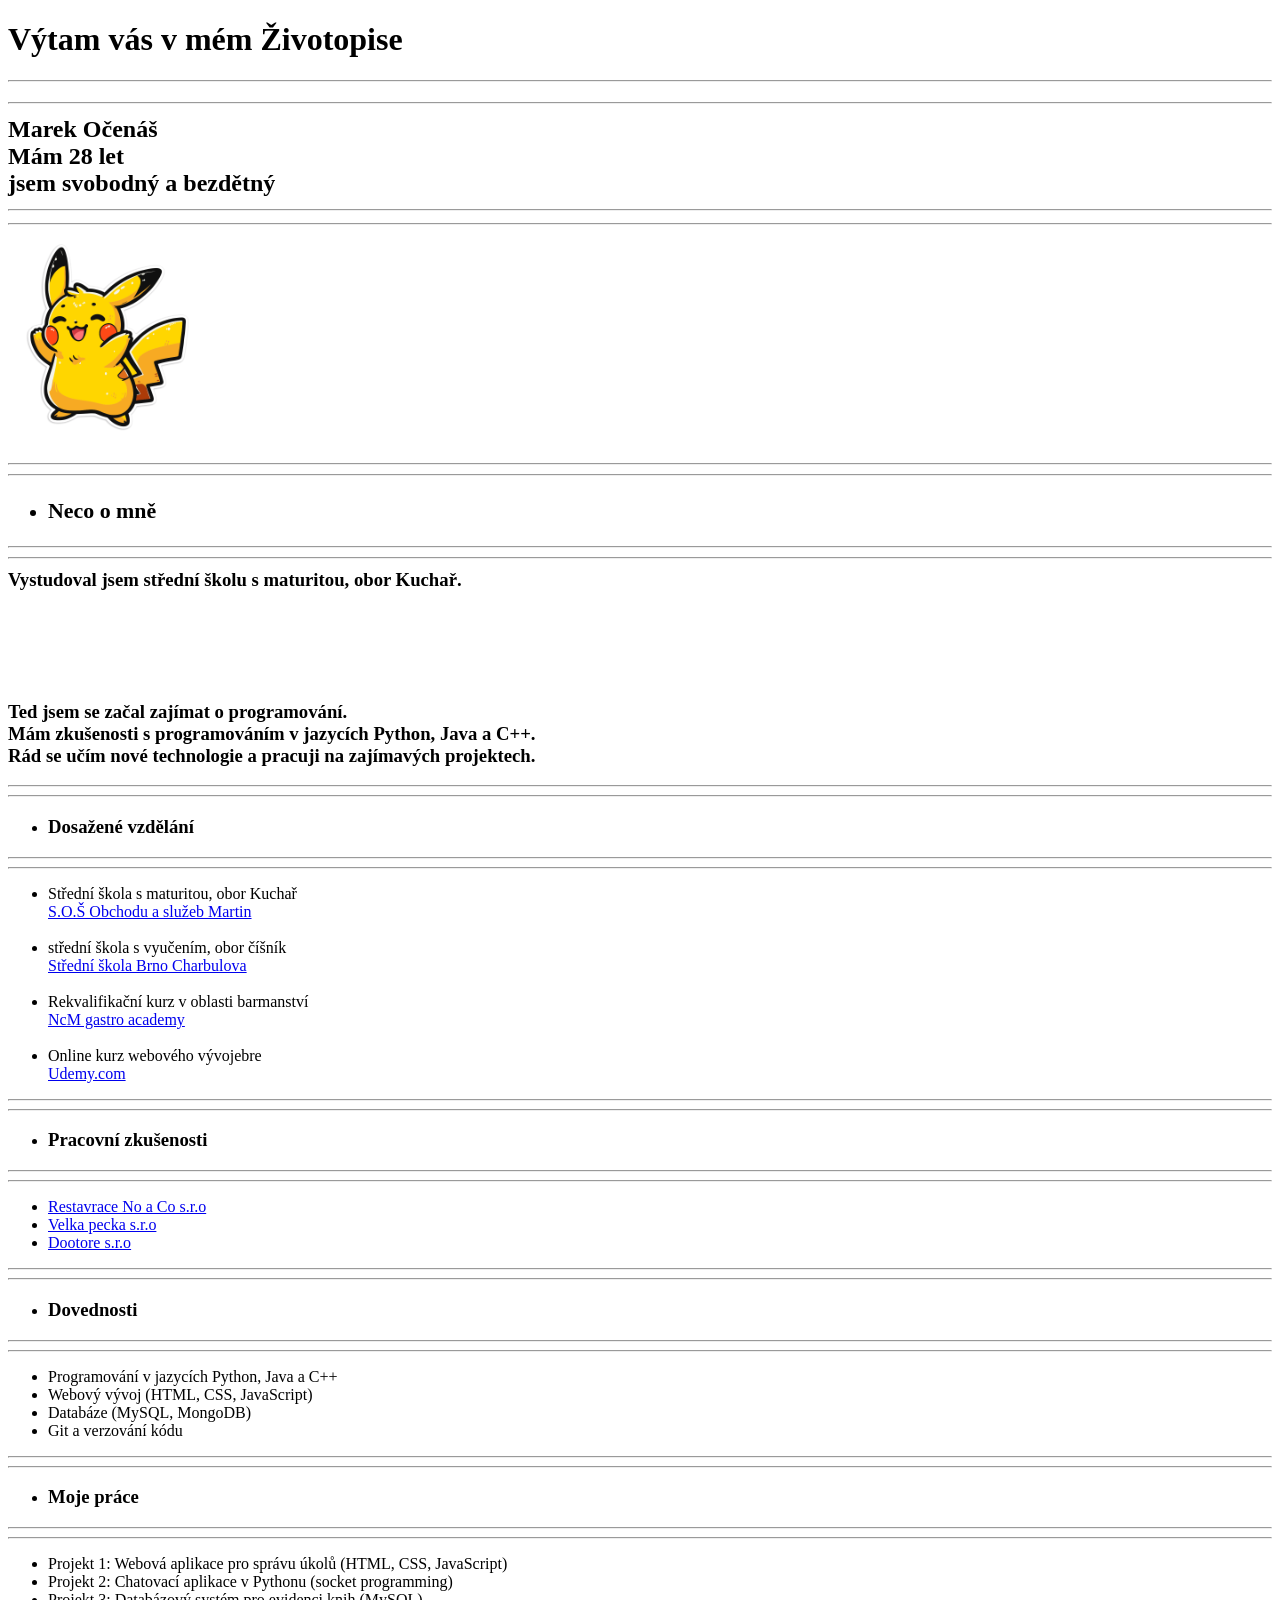
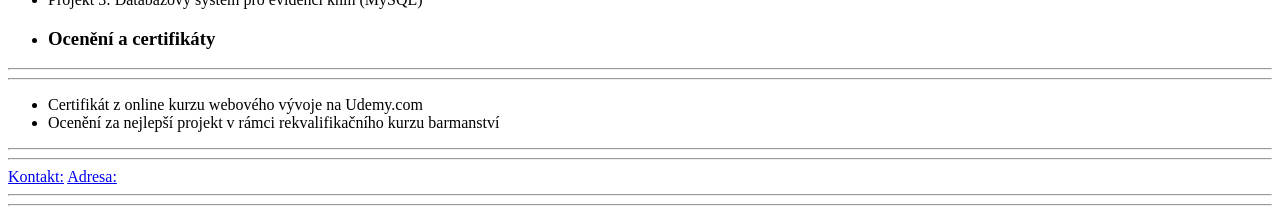
==== index.html @ d64bbaee "init commit" ====
<!DOCTYPE html>
<html lang="en">
<head>
    <meta charset="UTF-8">
    <meta name="viewport" content="width=device-width, initial-scale=1.0">
    <title>Výtam vás v mém Životopise</title>
</head>
<body>
    <h1>Výtam vás v mém Životopise</h1>
    <hr>

    <h2>
        
       <hr>
        Marek Očenáš <br> 
        Mám 28 let  <br>
        jsem svobodný a bezdětný <br> 
        <hr>
        <hr>

        <img src="./Image/stickers-pikachu-happy-chibi-pokemon.png" alt="Smejuci sa jak" width="200" height="200">
        
        </h2>
        <h3>
        <hr>
        <hr>
        <ul> <li>  <h3>Neco o mně</h3> </li> </ul>
         <hr>
         <hr>
        Vystudoval jsem střední školu s maturitou, obor Kuchař. <br>
        <br>
         <br> 
          <br>
           <br>
            <br>
         Ted jsem se začal zajímat o programování. <br>
        Mám zkušenosti s programováním v jazycích Python, Java a C++. <br>
        Rád se učím nové technologie a pracuji na zajímavých projektech. <br>
        </h3>
        <hr>
        <hr>
<ul> <li> <h3>Dosažené vzdělání</h3> </li> </ul>
<hr>
        <hr>
        <ul>
            <li>Střední škola s maturitou, obor Kuchař <br>
            <a href="https://sosmt.edupage.org/">S.O.Š Obchodu a služeb Martin </a>  </li> <br>

            <li>střední škola s vyučením, obor číšník <br>
            <a href="https://charbulova.cz/">Střední škola Brno Charbulova</a> </li><br>

            <li>Rekvalifikační kurz v oblasti barmanství <br>
            <a href="https://www.ncm.cz/"> NcM gastro academy</a> </li><br>     

            <li>Online kurz webového vývojebre <br>
            <a href="https://www.udemy.com/">Udemy.com</a> </li>
            
        </li>
        </ul>
<hr>
<hr>
         <ul> <li> <h3>Pracovní zkušenosti</h3> </li> </ul>
    <hr>    <hr>
        <ul>
            <li> <a href="https://www.restauracenoaco.cz/">Restavrace No a Co s.r.o</a> </li>
            <li><a href="https://rejstrik-firem.kurzy.cz/03024130/velka-pecka-sro/">Velka pecka s.r.o</a> </li>
            <li><a href="https://www.dottoredelcaffe.cz/">Dootore s.r.o</a> </li>
        </ul>
<hr> <hr>
            <ul> <li> <h3>Dovednosti</h3> </li> </ul>
         <hr>   <hr>
            <ul>
                <li>Programování v jazycích Python, Java a C++</li>
                <li>Webový vývoj (HTML, CSS, JavaScript)</li>
                <li>Databáze (MySQL, MongoDB)</li>
                <li>Git a verzování kódu</li>
            </ul>
<hr><hr>
            <ul> <li><h3>Moje práce</h3></li></ul>  
           <hr> <hr>
            <ul>
                <li>Projekt 1: Webová aplikace pro správu úkolů (HTML, CSS, JavaScript)</li>
                <li>Projekt 2: Chatovací aplikace v Pythonu (socket programming)</li>
                <li>Projekt 3: Databázový systém pro evidenci knih (MySQL)</li> 
            </ul>
           
            <ul><li><h3>Ocenění a certifikáty</h3></li></ul> 
           <hr> <hr>
            <ul> 
                <li>Certifikát z online kurzu webového vývoje na Udemy.com</li>
                <li>Ocenění za nejlepší projekt v rámci rekvalifikačního kurzu barmanství</li>
            </ul>
            <footer>
               <hr> <hr>
               <a href="./Odkazy/kontaktindex.html">Kontakt:</a>
               <a href="./Odkazy/adresaindex.htm">Adresa:</a>
                <hr>
                <hr>
            </footer>
            
</body>
</html>
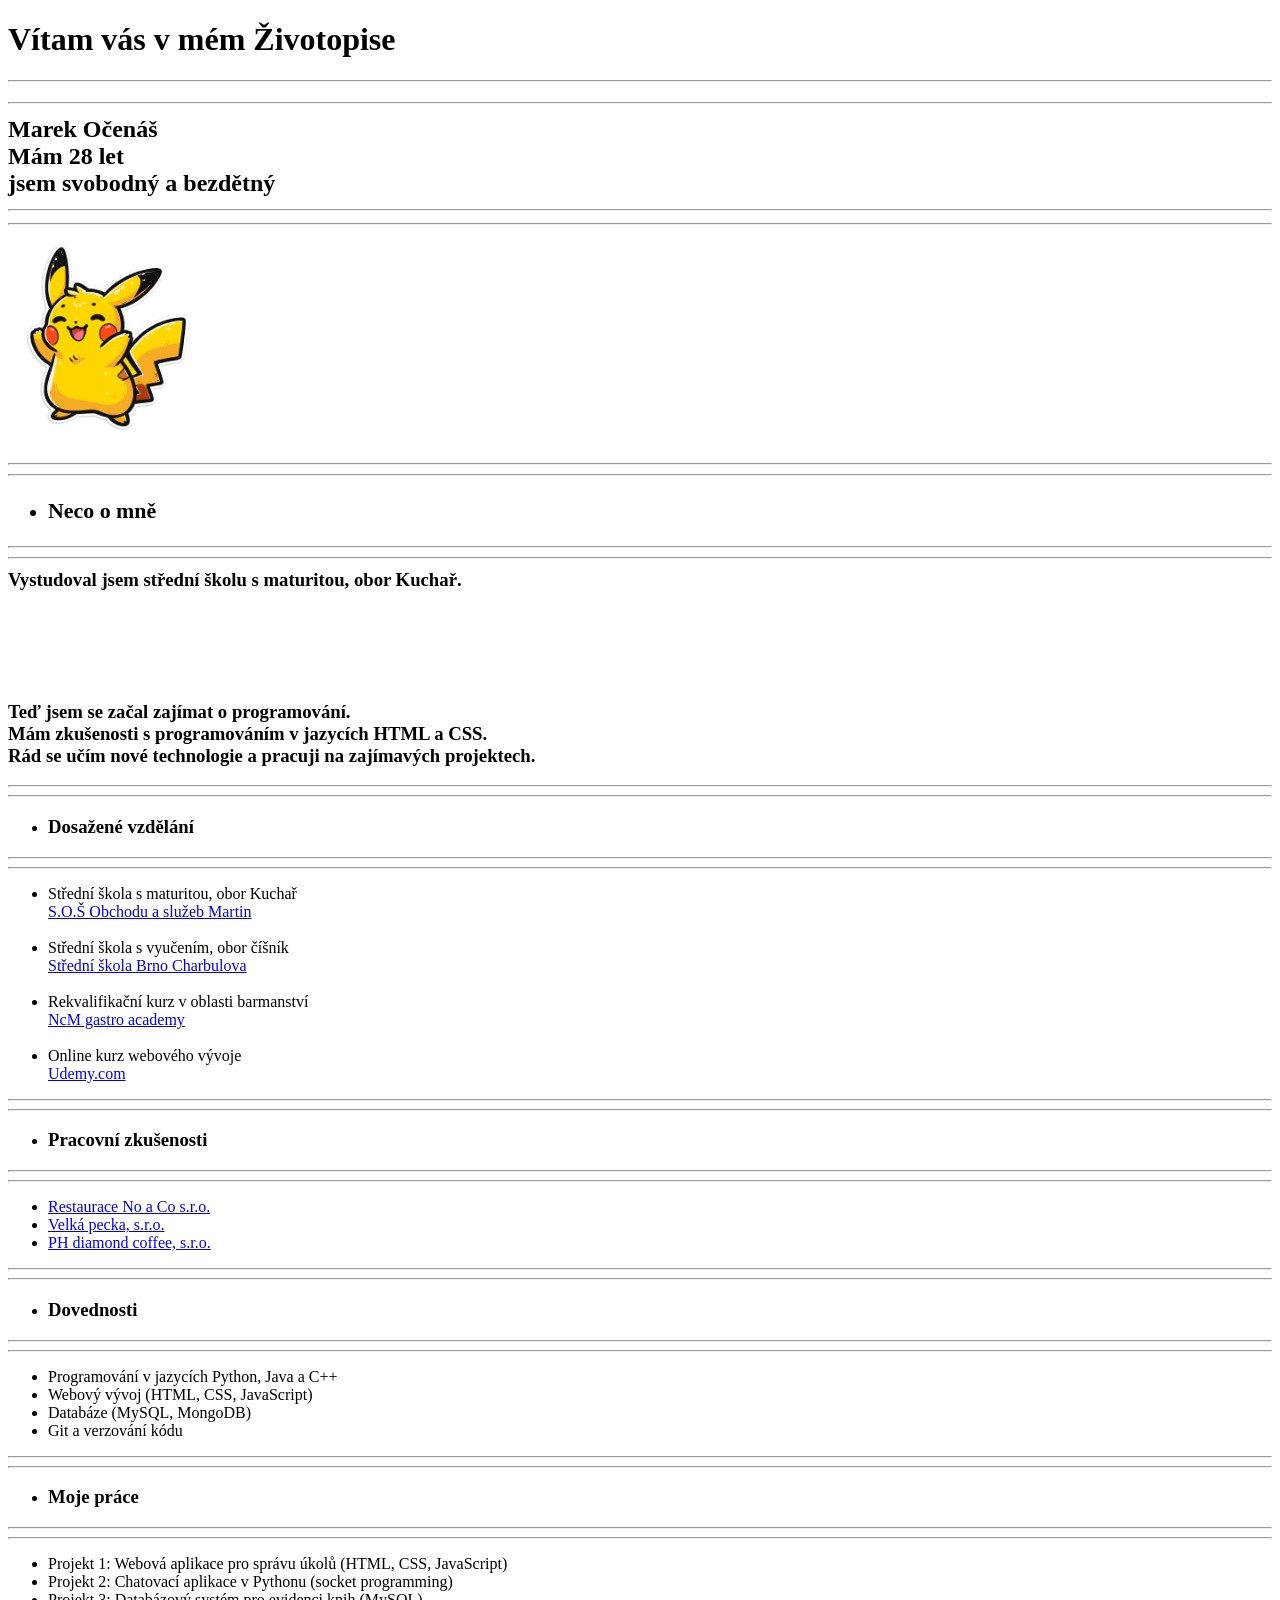
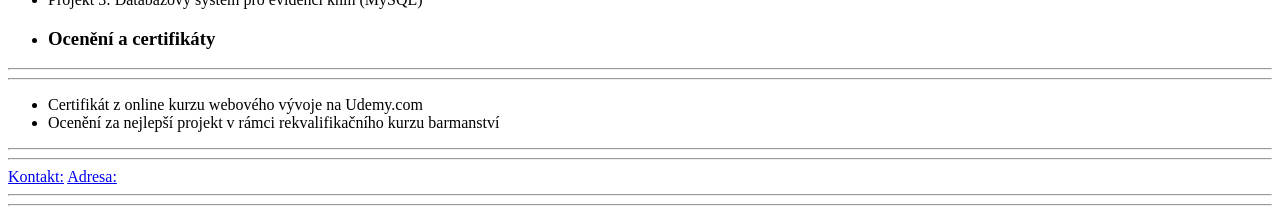
==== commit 589cf49c: "fix: correct typos and improve text clarity in index.html" ====
--- a/index.html
+++ b/index.html
@@ -3,10 +3,10 @@
 <head>
     <meta charset="UTF-8">
     <meta name="viewport" content="width=device-width, initial-scale=1.0">
-    <title>Výtam vás v mém Životopise</title>
+    <title>Vítam vás v mém Životopise</title>
 </head>
 <body>
-    <h1>Výtam vás v mém Životopise</h1>
+    <h1>Vítam vás v mém Životopise</h1>
     <hr>
 
     <h2>
@@ -18,7 +18,7 @@
         <hr>
         <hr>
 
-        <img src="./Image/stickers-pikachu-happy-chibi-pokemon.png" alt="Smejuci sa jak" width="200" height="200">
+        <img src="./Image/stickers-pikachu-happy-chibi-pokemon.png" alt="Smejuci sa jak" title="Svobodný a bezdětný pikachu" width="200" height="200">
         
         </h2>
         <h3>
@@ -33,8 +33,8 @@
           <br>
            <br>
             <br>
-         Ted jsem se začal zajímat o programování. <br>
-        Mám zkušenosti s programováním v jazycích Python, Java a C++. <br>
+         Teď jsem se začal zajímat o programování. <br>
+        Mám zkušenosti s programováním v jazycích HTML a CSS. <br>
         Rád se učím nové technologie a pracuji na zajímavých projektech. <br>
         </h3>
         <hr>
@@ -46,13 +46,13 @@
             <li>Střední škola s maturitou, obor Kuchař <br>
             <a href="https://sosmt.edupage.org/">S.O.Š Obchodu a služeb Martin </a>  </li> <br>
 
-            <li>střední škola s vyučením, obor číšník <br>
+            <li>Střední škola s vyučením, obor číšník <br>
             <a href="https://charbulova.cz/">Střední škola Brno Charbulova</a> </li><br>
 
             <li>Rekvalifikační kurz v oblasti barmanství <br>
             <a href="https://www.ncm.cz/"> NcM gastro academy</a> </li><br>     
 
-            <li>Online kurz webového vývojebre <br>
+            <li>Online kurz webového vývoje <br>
             <a href="https://www.udemy.com/">Udemy.com</a> </li>
             
         </li>
@@ -62,9 +62,9 @@
          <ul> <li> <h3>Pracovní zkušenosti</h3> </li> </ul>
     <hr>    <hr>
         <ul>
-            <li> <a href="https://www.restauracenoaco.cz/">Restavrace No a Co s.r.o</a> </li>
-            <li><a href="https://rejstrik-firem.kurzy.cz/03024130/velka-pecka-sro/">Velka pecka s.r.o</a> </li>
-            <li><a href="https://www.dottoredelcaffe.cz/">Dootore s.r.o</a> </li>
+            <li> <a href="https://www.restauracenoaco.cz/">Restaurace No a Co s.r.o.</a> </li>
+            <li><a href="https://rejstrik-firem.kurzy.cz/03024130/velka-pecka-sro/">Velká pecka, s.r.o.</a> </li>
+            <li><a href="https://www.dottoredelcaffe.cz/">PH diamond coffee, s.r.o.</a> </li>
         </ul>
 <hr> <hr>
             <ul> <li> <h3>Dovednosti</h3> </li> </ul>
@@ -99,4 +99,4 @@
             </footer>
             
 </body>
-</html>+</html>
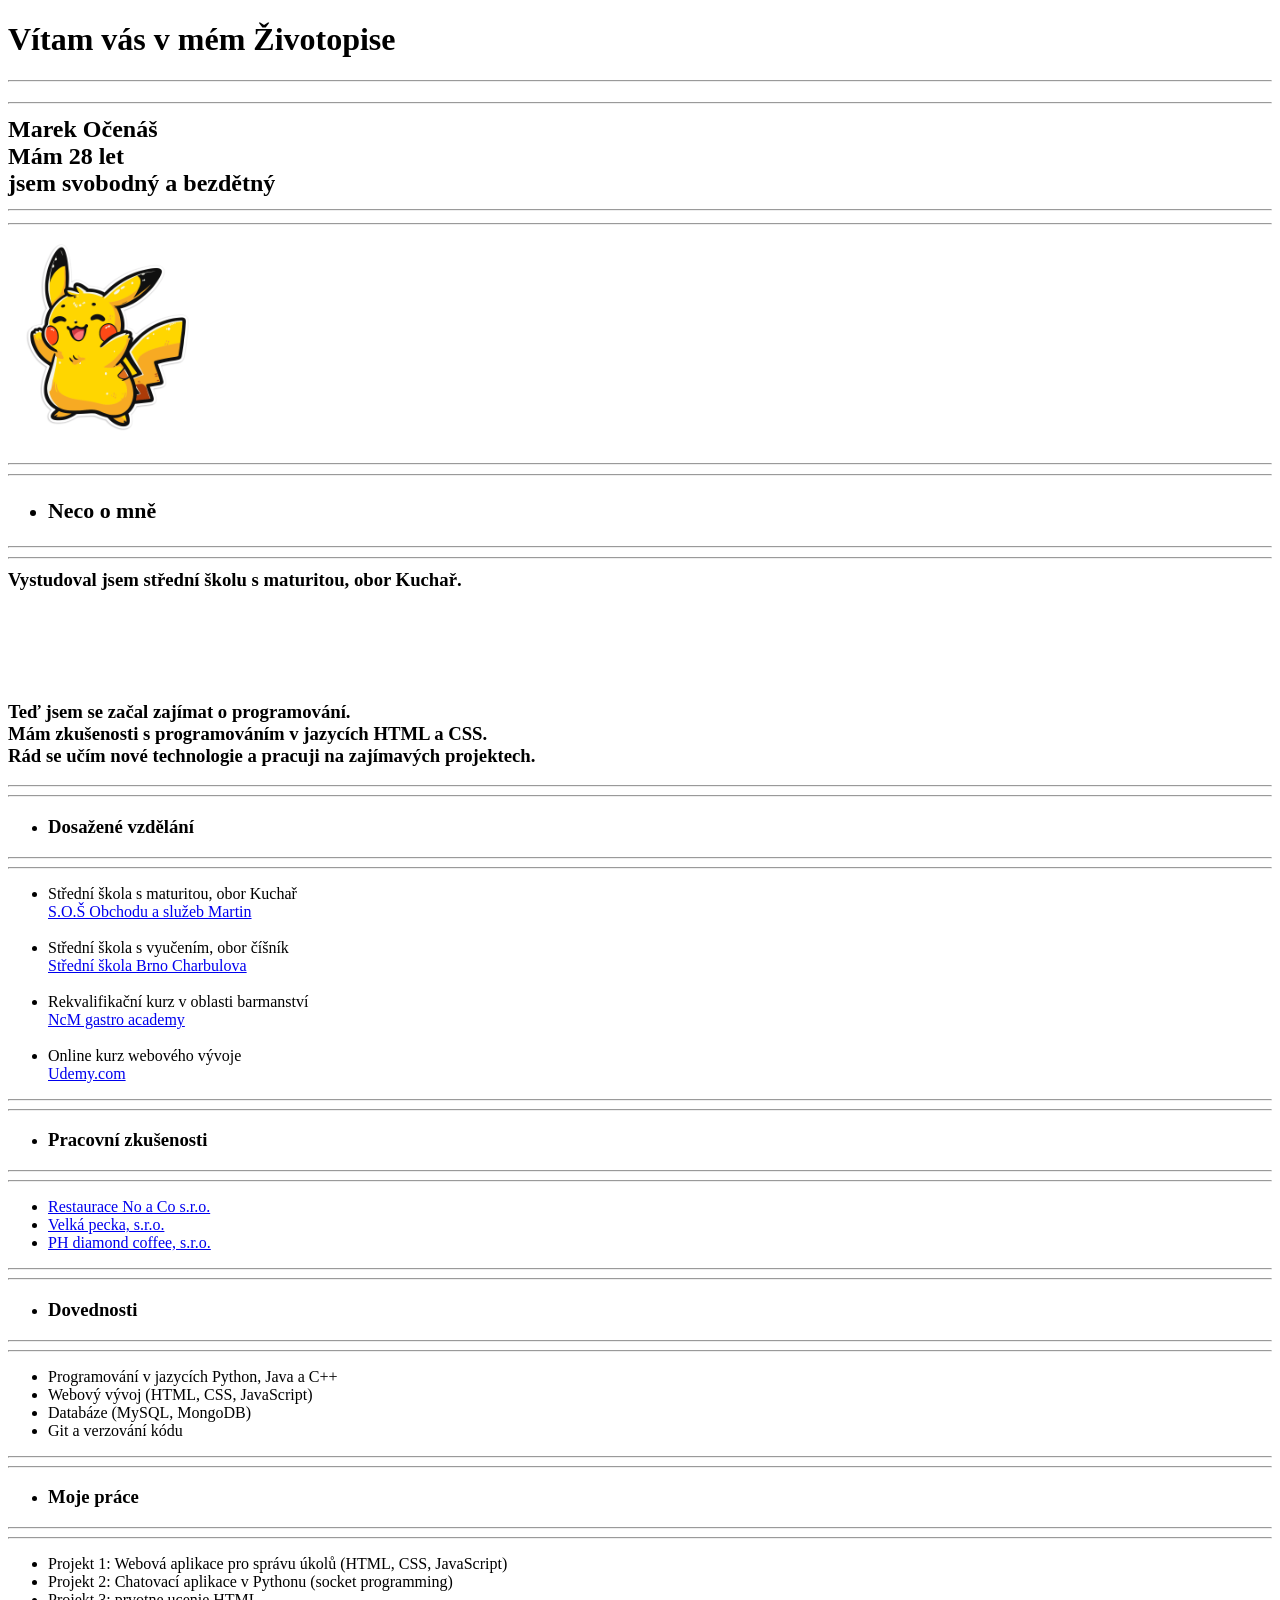
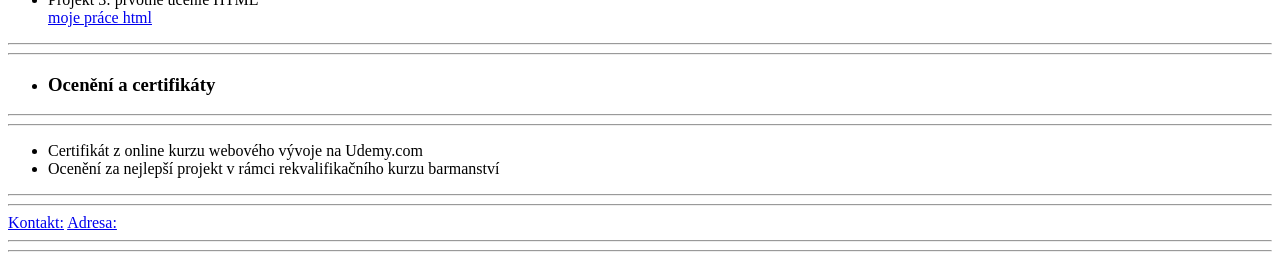
==== commit e6939e47: "fix: update project description and link in index.html" ====
--- a/index.html
+++ b/index.html
@@ -81,9 +81,11 @@
             <ul>
                 <li>Projekt 1: Webová aplikace pro správu úkolů (HTML, CSS, JavaScript)</li>
                 <li>Projekt 2: Chatovací aplikace v Pythonu (socket programming)</li>
-                <li>Projekt 3: Databázový systém pro evidenci knih (MySQL)</li> 
+                <li>Projekt 3: prvotne ucenie HTML <br>
+                     <a href="http://localhost:52330/Multipeg/4.3%20HTML%20Porfolio%20Project/index.html      ">moje práce html</a></li> 
             </ul>
-           
+           <hr> <hr>
+
             <ul><li><h3>Ocenění a certifikáty</h3></li></ul> 
            <hr> <hr>
             <ul> 
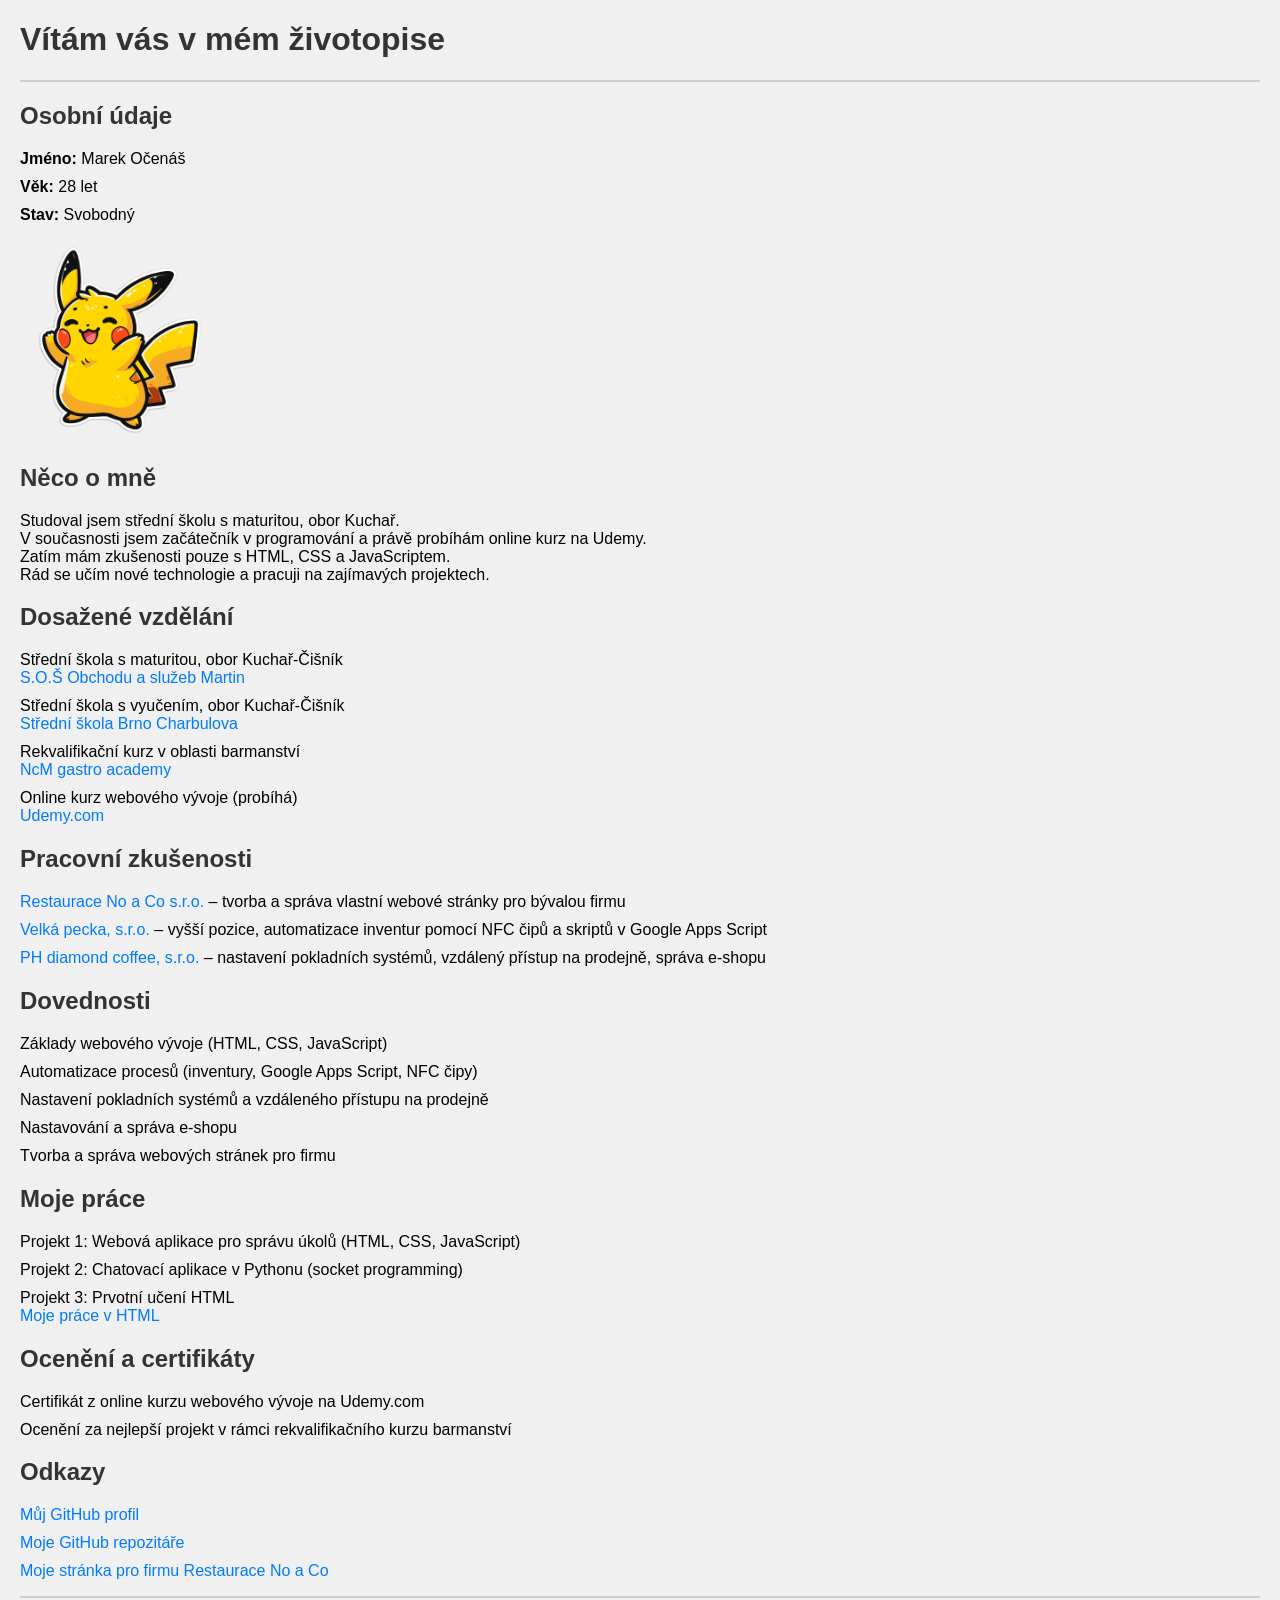
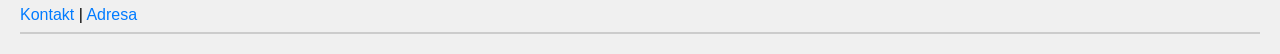
==== commit 49ba13a1: "fix: update language attribute and improve content structure in index.html" ====
--- a/index.html
+++ b/index.html
@@ -1,104 +1,132 @@
 <!DOCTYPE html>
-<html lang="en">
+<html lang="cs">
 <head>
     <meta charset="UTF-8">
     <meta name="viewport" content="width=device-width, initial-scale=1.0">
-    <title>Vítam vás v mém Životopise</title>
+    <title>Vítám vás v mém životopise</title>
 </head>
 <body>
-    <h1>Vítam vás v mém Životopise</h1>
+    <style>
+        body {
+            font-family: Arial, sans-serif;
+            margin: 20px;
+            background-color: #f0f0f0;
+        }
+        h1, h2, h3 {
+            color: #333;
+        }
+        ul {
+            list-style-type: none;
+            padding: 0;
+        }
+        li {
+            margin-bottom: 10px;
+        }
+        hr {
+            border: 1px solid #ccc;
+        }
+            a {
+                color: #007BFF;
+                text-decoration: none;
+            }
+            a:hover {
+                text-decoration: underline;
+            }
+
+    </style>
+
+    <h1>Vítám vás v mém životopise</h1>
     <hr>
 
-    <h2>
-        
-       <hr>
-        Marek Očenáš <br> 
-        Mám 28 let  <br>
-        jsem svobodný a bezdětný <br> 
+    <section>
+        <h2>Osobní údaje</h2>
+        <ul>
+            <li><strong>Jméno:</strong> Marek Očenáš</li>
+            <li><strong>Věk:</strong> 28 let</li>
+            <li><strong>Stav:</strong> Svobodný </li>
+        </ul>
+        <img src="./Image/stickers-pikachu-happy-chibi-pokemon.png" alt="Smejuci sa jak" title="Svobodný a bezdětný pikachu" width="200" height="200">
+    </section>
+
+    <section>
+        <h2>Něco o mně</h2>
+        <p>Studoval jsem střední školu s maturitou, obor Kuchař.<br>
+        V současnosti jsem začátečník v programování a právě probíhám online kurz na Udemy.<br>
+        Zatím mám zkušenosti pouze s HTML, CSS a JavaScriptem.<br>
+        Rád se učím nové technologie a pracuji na zajímavých projektech.</p>
+    </section>
+
+    <section>
+        <h2>Dosažené vzdělání</h2>
+        <ul>
+            <li>Střední škola s maturitou, obor Kuchař-Čišník<br>
+                <a href="https://sosmt.edupage.org/">S.O.Š Obchodu a služeb Martin</a>
+            </li>
+            <li>Střední škola s vyučením, obor Kuchař-Čišník<br>
+                <a href="https://charbulova.cz/">Střední škola Brno Charbulova</a>
+            </li>
+            <li>Rekvalifikační kurz v oblasti barmanství<br>
+                <a href="https://www.ncm.cz/">NcM gastro academy</a>
+            </li>
+            <li>Online kurz webového vývoje (probíhá)<br>
+                <a href="https://www.udemy.com/">Udemy.com</a>
+            </li>
+        </ul>
+    </section>
+
+    <section>
+        <h2>Pracovní zkušenosti</h2>
+        <ul>
+            <li><a href="https://www.restauracenoaco.cz/">Restaurace No a Co s.r.o.</a> –  tvorba a správa vlastní webové stránky pro bývalou firmu</li>
+            <li><a href="https://rejstrik-firem.kurzy.cz/03024130/velka-pecka-sro/">Velká pecka, s.r.o.</a> –  vyšší pozice, automatizace inventur pomocí NFC čipů a skriptů v Google Apps Script  </li>
+            <li><a href="https://www.dottoredelcaffe.cz/">PH diamond coffee, s.r.o.</a> – nastavení pokladních systémů, vzdálený přístup na prodejně, správa e-shopu</li>
+        </ul>   
+    </section>
+
+    <section>
+        <h2>Dovednosti</h2>
+        <ul>
+            <li>Základy webového vývoje (HTML, CSS, JavaScript)</li>
+            <li>Automatizace procesů (inventury, Google Apps Script, NFC čipy)</li>
+            <li>Nastavení pokladních systémů a vzdáleného přístupu na prodejně</li>
+            <li>Nastavování a správa e-shopu</li>
+            <li>Tvorba a správa webových stránek pro firmu</li>
+        </ul>
+    </section>
+
+    <section>
+        <h2>Moje práce</h2>
+        <ul>
+            <li>Projekt 1: Webová aplikace pro správu úkolů (HTML, CSS, JavaScript)</li>
+            <li>Projekt 2: Chatovací aplikace v Pythonu (socket programming)</li>
+            <li>Projekt 3: Prvotní učení HTML<br>
+                <a href="http://localhost:52330/Multipeg/4.3%20HTML%20Porfolio%20Project/index.html">Moje práce v HTML</a>
+            </li>
+        </ul>
+    </section>
+
+    <section>
+        <h2>Ocenění a certifikáty</h2>
+        <ul>
+            <li>Certifikát z online kurzu webového vývoje na Udemy.com</li>
+            <li>Ocenění za nejlepší projekt v rámci rekvalifikačního kurzu barmanství</li>
+        </ul>
+    </section>
+
+    <section>
+        <h2>Odkazy</h2>
+        <ul>
+            <li><a href="https://github.com/marekocenas11?tab=overview&from=2026-04-01&to=2026-04-07" target="_blank">Můj GitHub profil</a></li>
+            <li><a href="https://github.com/marekocenas11?tab=repositories" target="_blank">Moje GitHub repozitáře</a></li>
+            <li><a href="https://www.restauracenoaco.cz/" target="_blank">Moje stránka pro firmu Restaurace No a Co</a></li>
+        </ul>
+    </section>
+    <footer>
         <hr>
+        <a href="./Odkazy/kontaktindex.html">Kontakt</a> |
+        <a href="./Odkazy/adresaindex.htm">Adresa</a>
         <hr>
+    </footer>
 
-        <img src="./Image/stickers-pikachu-happy-chibi-pokemon.png" alt="Smejuci sa jak" title="Svobodný a bezdětný pikachu" width="200" height="200">
-        
-        </h2>
-        <h3>
-        <hr>
-        <hr>
-        <ul> <li>  <h3>Neco o mně</h3> </li> </ul>
-         <hr>
-         <hr>
-        Vystudoval jsem střední školu s maturitou, obor Kuchař. <br>
-        <br>
-         <br> 
-          <br>
-           <br>
-            <br>
-         Teď jsem se začal zajímat o programování. <br>
-        Mám zkušenosti s programováním v jazycích HTML a CSS. <br>
-        Rád se učím nové technologie a pracuji na zajímavých projektech. <br>
-        </h3>
-        <hr>
-        <hr>
-<ul> <li> <h3>Dosažené vzdělání</h3> </li> </ul>
-<hr>
-        <hr>
-        <ul>
-            <li>Střední škola s maturitou, obor Kuchař <br>
-            <a href="https://sosmt.edupage.org/">S.O.Š Obchodu a služeb Martin </a>  </li> <br>
-
-            <li>Střední škola s vyučením, obor číšník <br>
-            <a href="https://charbulova.cz/">Střední škola Brno Charbulova</a> </li><br>
-
-            <li>Rekvalifikační kurz v oblasti barmanství <br>
-            <a href="https://www.ncm.cz/"> NcM gastro academy</a> </li><br>     
-
-            <li>Online kurz webového vývoje <br>
-            <a href="https://www.udemy.com/">Udemy.com</a> </li>
-            
-        </li>
-        </ul>
-<hr>
-<hr>
-         <ul> <li> <h3>Pracovní zkušenosti</h3> </li> </ul>
-    <hr>    <hr>
-        <ul>
-            <li> <a href="https://www.restauracenoaco.cz/">Restaurace No a Co s.r.o.</a> </li>
-            <li><a href="https://rejstrik-firem.kurzy.cz/03024130/velka-pecka-sro/">Velká pecka, s.r.o.</a> </li>
-            <li><a href="https://www.dottoredelcaffe.cz/">PH diamond coffee, s.r.o.</a> </li>
-        </ul>
-<hr> <hr>
-            <ul> <li> <h3>Dovednosti</h3> </li> </ul>
-         <hr>   <hr>
-            <ul>
-                <li>Programování v jazycích Python, Java a C++</li>
-                <li>Webový vývoj (HTML, CSS, JavaScript)</li>
-                <li>Databáze (MySQL, MongoDB)</li>
-                <li>Git a verzování kódu</li>
-            </ul>
-<hr><hr>
-            <ul> <li><h3>Moje práce</h3></li></ul>  
-           <hr> <hr>
-            <ul>
-                <li>Projekt 1: Webová aplikace pro správu úkolů (HTML, CSS, JavaScript)</li>
-                <li>Projekt 2: Chatovací aplikace v Pythonu (socket programming)</li>
-                <li>Projekt 3: prvotne ucenie HTML <br>
-                     <a href="http://localhost:52330/Multipeg/4.3%20HTML%20Porfolio%20Project/index.html      ">moje práce html</a></li> 
-            </ul>
-           <hr> <hr>
-
-            <ul><li><h3>Ocenění a certifikáty</h3></li></ul> 
-           <hr> <hr>
-            <ul> 
-                <li>Certifikát z online kurzu webového vývoje na Udemy.com</li>
-                <li>Ocenění za nejlepší projekt v rámci rekvalifikačního kurzu barmanství</li>
-            </ul>
-            <footer>
-               <hr> <hr>
-               <a href="./Odkazy/kontaktindex.html">Kontakt:</a>
-               <a href="./Odkazy/adresaindex.htm">Adresa:</a>
-                <hr>
-                <hr>
-            </footer>
-            
 </body>
 </html>
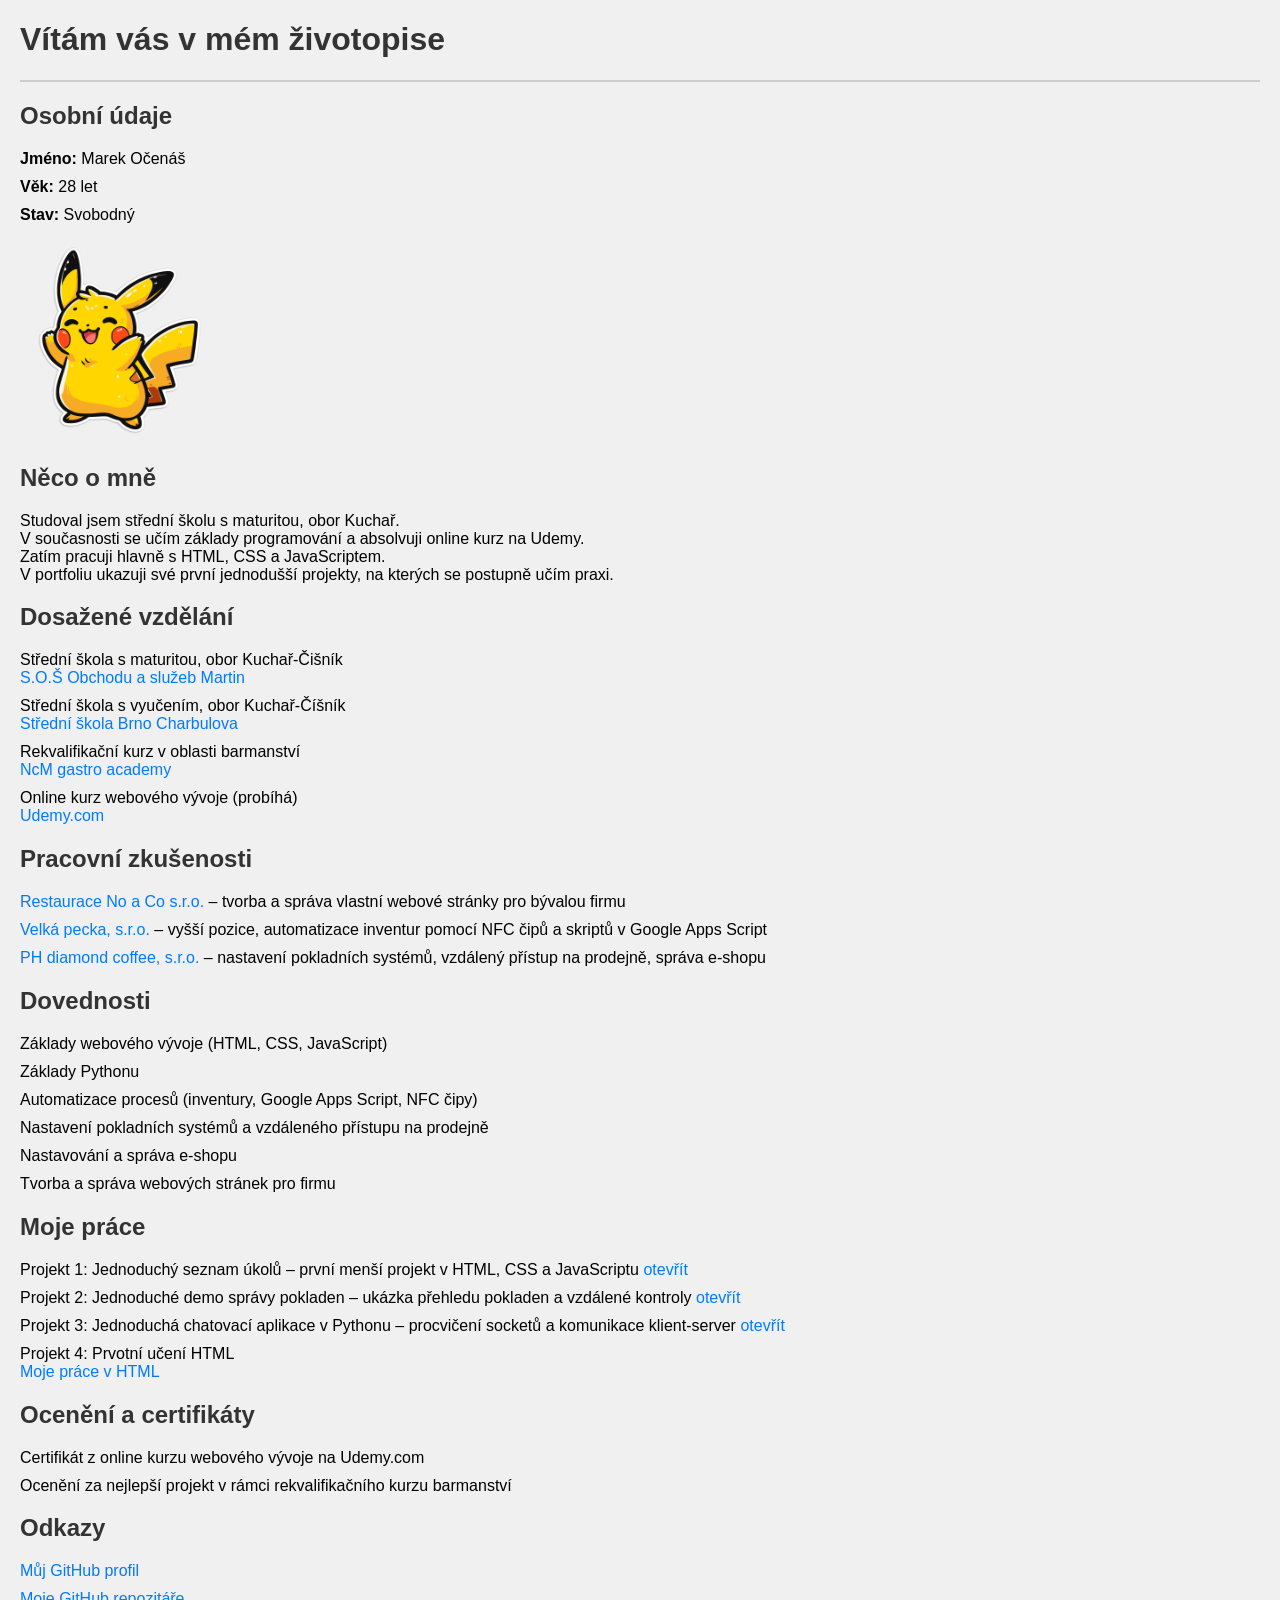
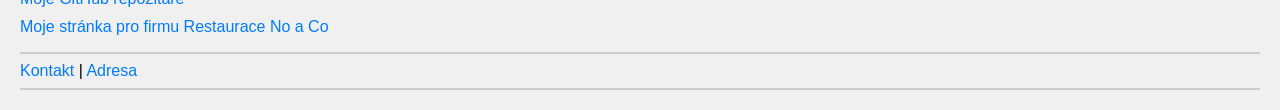
==== commit 154cdfba: "Add initial implementation of a todo app with task management features" ====
--- a/index.html
+++ b/index.html
@@ -51,9 +51,9 @@
     <section>
         <h2>Něco o mně</h2>
         <p>Studoval jsem střední školu s maturitou, obor Kuchař.<br>
-        V současnosti jsem začátečník v programování a právě probíhám online kurz na Udemy.<br>
-        Zatím mám zkušenosti pouze s HTML, CSS a JavaScriptem.<br>
-        Rád se učím nové technologie a pracuji na zajímavých projektech.</p>
+        V současnosti se učím základy programování a absolvuji online kurz na Udemy.<br>
+        Zatím pracuji hlavně s HTML, CSS a JavaScriptem.<br>
+        V portfoliu ukazuji své první jednodušší projekty, na kterých se postupně učím praxi.</p>
     </section>
 
     <section>
@@ -62,7 +62,7 @@
             <li>Střední škola s maturitou, obor Kuchař-Čišník<br>
                 <a href="https://sosmt.edupage.org/">S.O.Š Obchodu a služeb Martin</a>
             </li>
-            <li>Střední škola s vyučením, obor Kuchař-Čišník<br>
+            <li>Střední škola s vyučením, obor Kuchař-Číšník<br>
                 <a href="https://charbulova.cz/">Střední škola Brno Charbulova</a>
             </li>
             <li>Rekvalifikační kurz v oblasti barmanství<br>
@@ -87,6 +87,7 @@
         <h2>Dovednosti</h2>
         <ul>
             <li>Základy webového vývoje (HTML, CSS, JavaScript)</li>
+            <li>Základy Pythonu</li>
             <li>Automatizace procesů (inventury, Google Apps Script, NFC čipy)</li>
             <li>Nastavení pokladních systémů a vzdáleného přístupu na prodejně</li>
             <li>Nastavování a správa e-shopu</li>
@@ -97,9 +98,10 @@
     <section>
         <h2>Moje práce</h2>
         <ul>
-            <li>Projekt 1: Webová aplikace pro správu úkolů (HTML, CSS, JavaScript)</li>
-            <li>Projekt 2: Chatovací aplikace v Pythonu (socket programming)</li>
-            <li>Projekt 3: Prvotní učení HTML<br>
+            <li>Projekt 1: Jednoduchý seznam úkolů – první menší projekt v HTML, CSS a JavaScriptu <a href="todo-app.html">otevřít</a></li>
+            <li>Projekt 2: Jednoduché demo správy pokladen – ukázka přehledu pokladen a vzdálené kontroly <a href="pos-dashboard.html">otevřít</a></li>
+            <li>Projekt 3: Jednoduchá chatovací aplikace v Pythonu – procvičení socketů a komunikace klient-server <a href="chat/index.html">otevřít</a></li>
+            <li>Projekt 4: Prvotní učení HTML<br>
                 <a href="http://localhost:52330/Multipeg/4.3%20HTML%20Porfolio%20Project/index.html">Moje práce v HTML</a>
             </li>
         </ul>
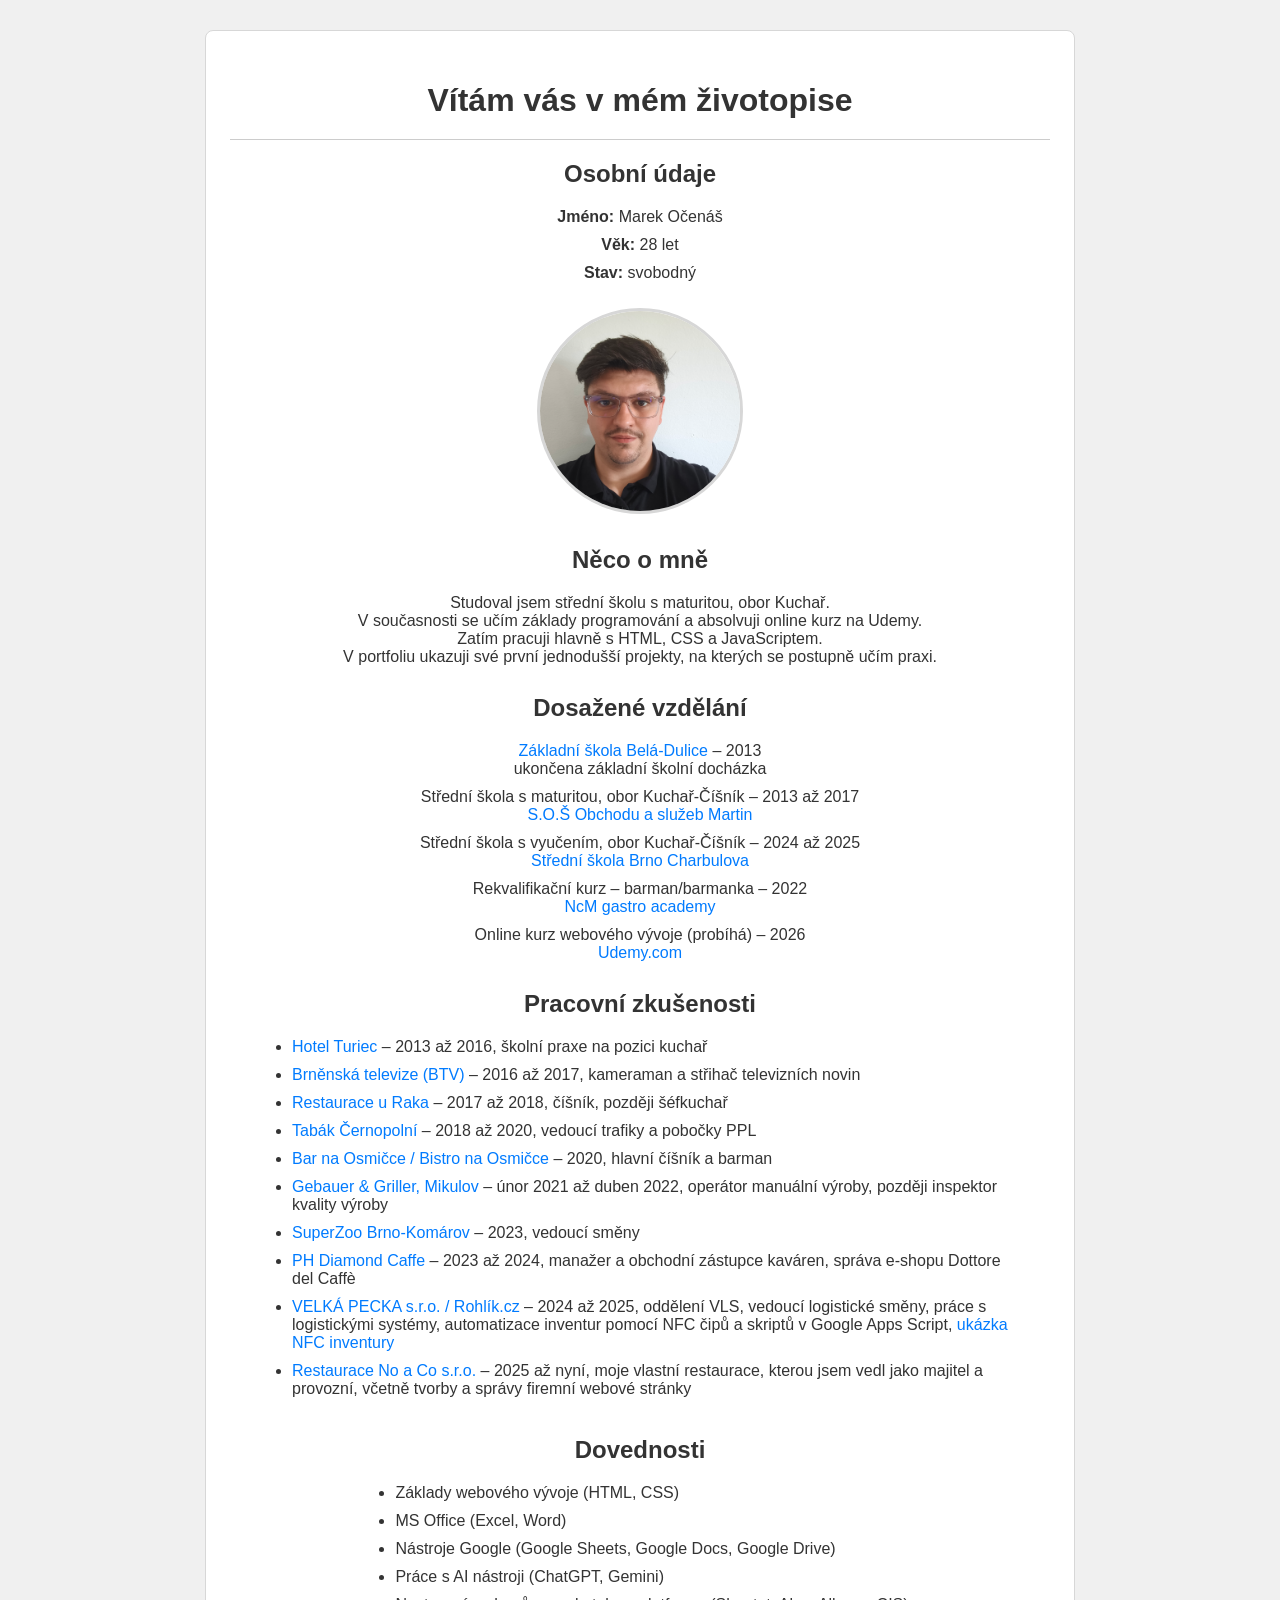
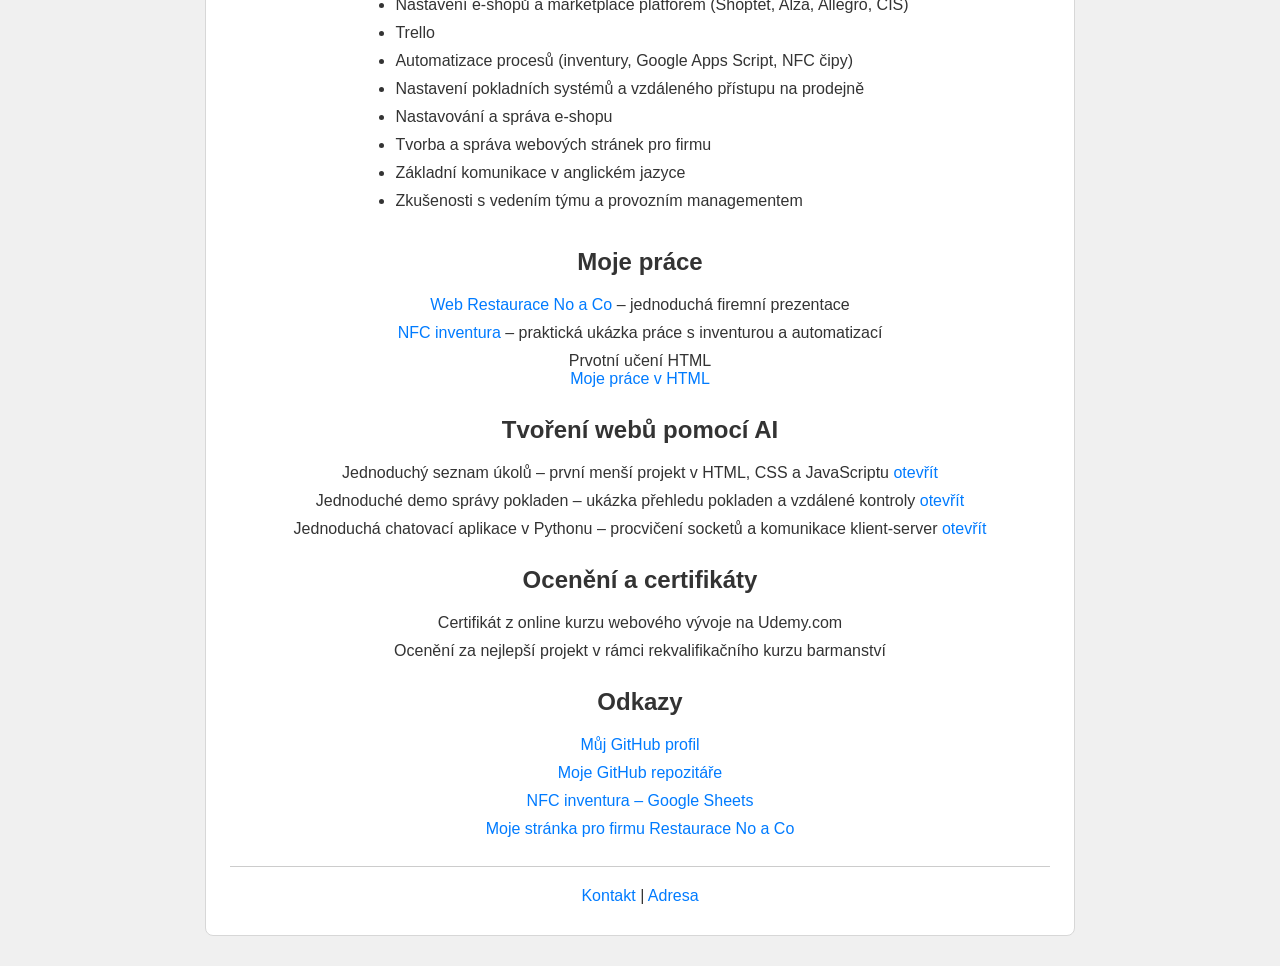
==== commit dec08421: "feat: enhance personal website with improved layout, new sections, and image modal functionality" ====
--- a/index.html
+++ b/index.html
@@ -4,131 +4,280 @@
     <meta charset="UTF-8">
     <meta name="viewport" content="width=device-width, initial-scale=1.0">
     <title>Vítám vás v mém životopise</title>
-</head>
-<body>
     <style>
         body {
             font-family: Arial, sans-serif;
-            margin: 20px;
+            margin: 0;
             background-color: #f0f0f0;
-        }
+            color: #333;
+        }
+
+        .page {
+            max-width: 820px;
+            margin: 30px auto;
+            background: #fff;
+            padding: 30px 24px;
+            border: 1px solid #d7d7d7;
+            border-radius: 8px;
+            text-align: center;
+        }
+
         h1, h2, h3 {
             color: #333;
         }
+
+        h1 {
+            margin-bottom: 20px;
+        }
+
+        section {
+            margin-bottom: 28px;
+        }
+
         ul {
             list-style-type: none;
             padding: 0;
-        }
+            margin: 0;
+        }
+
         li {
             margin-bottom: 10px;
         }
+
         hr {
-            border: 1px solid #ccc;
-        }
-            a {
-                color: #007BFF;
-                text-decoration: none;
-            }
-            a:hover {
-                text-decoration: underline;
-            }
-
+            border: 0;
+            border-top: 1px solid #ccc;
+            margin: 20px 0;
+        }
+
+        a {
+            color: #007BFF;
+            text-decoration: none;
+        }
+
+        a:hover {
+            text-decoration: underline;
+        }
+
+        .profile-image {
+            margin-top: 16px;
+            width: 200px;
+            height: 200px;
+            border-radius: 50%;
+            object-fit: cover;
+            object-position: center 22%;
+            cursor: pointer;
+            border: 3px solid #d7d7d7;
+        }
+
+        .image-modal {
+            display: none;
+            position: fixed;
+            inset: 0;
+            background: rgba(0, 0, 0, 0.75);
+            z-index: 1000;
+            align-items: center;
+            justify-content: center;
+            padding: 20px;
+        }
+
+        .image-modal.open {
+            display: flex;
+        }
+
+        .image-modal img {
+            max-width: min(90vw, 720px);
+            max-height: 85vh;
+            width: auto;
+            height: auto;
+            border-radius: 12px;
+            box-shadow: 0 12px 40px rgba(0, 0, 0, 0.35);
+        }
+
+        .image-modal-close {
+            position: absolute;
+            top: 20px;
+            right: 24px;
+            font-size: 2rem;
+            color: #fff;
+            cursor: pointer;
+            line-height: 1;
+        }
+
+        footer {
+            margin-top: 24px;
+        }
+
+        .left-list ul {
+            display: inline-block;
+            max-width: 720px;
+            margin: 0 auto;
+            text-align: left;
+            list-style-type: disc;
+            list-style-position: outside;
+            padding-left: 24px;
+        }
+
+        .left-list li {
+            display: list-item;
+            text-align: left;
+        }
     </style>
-
-    <h1>Vítám vás v mém životopise</h1>
-    <hr>
-
-    <section>
-        <h2>Osobní údaje</h2>
-        <ul>
-            <li><strong>Jméno:</strong> Marek Očenáš</li>
-            <li><strong>Věk:</strong> 28 let</li>
-            <li><strong>Stav:</strong> Svobodný </li>
-        </ul>
-        <img src="./Image/stickers-pikachu-happy-chibi-pokemon.png" alt="Smejuci sa jak" title="Svobodný a bezdětný pikachu" width="200" height="200">
-    </section>
-
-    <section>
-        <h2>Něco o mně</h2>
-        <p>Studoval jsem střední školu s maturitou, obor Kuchař.<br>
-        V současnosti se učím základy programování a absolvuji online kurz na Udemy.<br>
-        Zatím pracuji hlavně s HTML, CSS a JavaScriptem.<br>
-        V portfoliu ukazuji své první jednodušší projekty, na kterých se postupně učím praxi.</p>
-    </section>
-
-    <section>
-        <h2>Dosažené vzdělání</h2>
-        <ul>
-            <li>Střední škola s maturitou, obor Kuchař-Čišník<br>
-                <a href="https://sosmt.edupage.org/">S.O.Š Obchodu a služeb Martin</a>
-            </li>
-            <li>Střední škola s vyučením, obor Kuchař-Číšník<br>
-                <a href="https://charbulova.cz/">Střední škola Brno Charbulova</a>
-            </li>
-            <li>Rekvalifikační kurz v oblasti barmanství<br>
-                <a href="https://www.ncm.cz/">NcM gastro academy</a>
-            </li>
-            <li>Online kurz webového vývoje (probíhá)<br>
-                <a href="https://www.udemy.com/">Udemy.com</a>
-            </li>
-        </ul>
-    </section>
-
-    <section>
-        <h2>Pracovní zkušenosti</h2>
-        <ul>
-            <li><a href="https://www.restauracenoaco.cz/">Restaurace No a Co s.r.o.</a> –  tvorba a správa vlastní webové stránky pro bývalou firmu</li>
-            <li><a href="https://rejstrik-firem.kurzy.cz/03024130/velka-pecka-sro/">Velká pecka, s.r.o.</a> –  vyšší pozice, automatizace inventur pomocí NFC čipů a skriptů v Google Apps Script  </li>
-            <li><a href="https://www.dottoredelcaffe.cz/">PH diamond coffee, s.r.o.</a> – nastavení pokladních systémů, vzdálený přístup na prodejně, správa e-shopu</li>
-        </ul>   
-    </section>
-
-    <section>
-        <h2>Dovednosti</h2>
-        <ul>
-            <li>Základy webového vývoje (HTML, CSS, JavaScript)</li>
-            <li>Základy Pythonu</li>
-            <li>Automatizace procesů (inventury, Google Apps Script, NFC čipy)</li>
-            <li>Nastavení pokladních systémů a vzdáleného přístupu na prodejně</li>
-            <li>Nastavování a správa e-shopu</li>
-            <li>Tvorba a správa webových stránek pro firmu</li>
-        </ul>
-    </section>
-
-    <section>
-        <h2>Moje práce</h2>
-        <ul>
-            <li>Projekt 1: Jednoduchý seznam úkolů – první menší projekt v HTML, CSS a JavaScriptu <a href="todo-app.html">otevřít</a></li>
-            <li>Projekt 2: Jednoduché demo správy pokladen – ukázka přehledu pokladen a vzdálené kontroly <a href="pos-dashboard.html">otevřít</a></li>
-            <li>Projekt 3: Jednoduchá chatovací aplikace v Pythonu – procvičení socketů a komunikace klient-server <a href="chat/index.html">otevřít</a></li>
-            <li>Projekt 4: Prvotní učení HTML<br>
-                <a href="http://localhost:52330/Multipeg/4.3%20HTML%20Porfolio%20Project/index.html">Moje práce v HTML</a>
-            </li>
-        </ul>
-    </section>
-
-    <section>
-        <h2>Ocenění a certifikáty</h2>
-        <ul>
-            <li>Certifikát z online kurzu webového vývoje na Udemy.com</li>
-            <li>Ocenění za nejlepší projekt v rámci rekvalifikačního kurzu barmanství</li>
-        </ul>
-    </section>
-
-    <section>
-        <h2>Odkazy</h2>
-        <ul>
-            <li><a href="https://github.com/marekocenas11?tab=overview&from=2026-04-01&to=2026-04-07" target="_blank">Můj GitHub profil</a></li>
-            <li><a href="https://github.com/marekocenas11?tab=repositories" target="_blank">Moje GitHub repozitáře</a></li>
-            <li><a href="https://www.restauracenoaco.cz/" target="_blank">Moje stránka pro firmu Restaurace No a Co</a></li>
-        </ul>
-    </section>
-    <footer>
+</head>
+<body>
+    <div class="page">
+        <h1>Vítám vás v mém životopise</h1>
         <hr>
-        <a href="./Odkazy/kontaktindex.html">Kontakt</a> |
-        <a href="./Odkazy/adresaindex.htm">Adresa</a>
-        <hr>
-    </footer>
+
+        <section>
+            <h2>Osobní údaje</h2>
+            <ul>
+                <li><strong>Jméno:</strong> Marek Očenáš</li>
+                <li><strong>Věk:</strong> 28 let</li>
+                <li><strong>Stav:</strong> svobodný</li>
+            </ul>
+            <img src="./Image/profil-marek.jpg" alt="Profilová fotografie Marka Očenáše" title="Marek Očenáš" width="200" height="200" class="profile-image" id="profileImage">
+        </section>
+
+        <section>
+            <h2>Něco o mně</h2>
+            <p>Studoval jsem střední školu s maturitou, obor Kuchař.<br>
+            V současnosti se učím základy programování a absolvuji online kurz na Udemy.<br>
+            Zatím pracuji hlavně s HTML, CSS a JavaScriptem.<br>
+            V portfoliu ukazuji své první jednodušší projekty, na kterých se postupně učím praxi.</p>
+        </section>
+
+        <section>
+            <h2>Dosažené vzdělání</h2>
+            <ul>
+                <li><a href="https://zsbeladulice.edupage.org/" target="_blank">Základní škola Belá-Dulice</a> – 2013<br>
+                    ukončena základní školní docházka
+                </li>
+                <li>Střední škola s maturitou, obor Kuchař-Číšník – 2013 až 2017<br>
+                    <a href="https://sosmt.edupage.org/">S.O.Š Obchodu a služeb Martin</a>
+                </li>
+                <li>Střední škola s vyučením, obor Kuchař-Číšník – 2024 až 2025<br>
+                    <a href="https://charbulova.cz/">Střední škola Brno Charbulova</a>
+                </li>
+                <li>Rekvalifikační kurz – barman/barmanka – 2022<br>
+                    <a href="https://www.ncm.cz/">NcM gastro academy</a>
+                </li>
+                <li>Online kurz webového vývoje (probíhá) – 2026<br>
+                    <a href="https://www.udemy.com/">Udemy.com</a>
+                </li>
+            </ul>
+        </section>
+
+        <section class="left-list">
+            <h2>Pracovní zkušenosti</h2>
+            <ul>
+                <li><a href="https://www.hotelturiec.sk/" target="_blank">Hotel Turiec</a> – 2013 až 2016, školní praxe na pozici kuchař</li>
+                <li><a href="https://www.google.com/search?q=Brn%C4%9Bnsk%C3%A1+televize+BTV" target="_blank">Brněnská televize (BTV)</a> – 2016 až 2017, kameraman a střihač televizních novin</li>
+                <li><a href="https://www.google.com/search?q=Restaurace+u+Raka+Brno" target="_blank">Restaurace u Raka</a> – 2017 až 2018, číšník, později šéfkuchař</li>
+                <li><a href="https://www.google.com/search?q=Tab%C3%A1k+%C4%8Cernopoln%C3%AD+Brno" target="_blank">Tabák Černopolní</a> – 2018 až 2020, vedoucí trafiky a pobočky PPL</li>
+                <li><a href="https://www.google.com/search?q=Bistro+na+Osmi%C4%8Dce+Brno" target="_blank">Bar na Osmičce / Bistro na Osmičce</a> – 2020, hlavní číšník a barman</li>
+                <li><a href="https://www.google.com/search?q=Gebauer+%26+Griller+Mikulov" target="_blank">Gebauer &amp; Griller, Mikulov</a> – únor 2021 až duben 2022, operátor manuální výroby, později inspektor kvality výroby</li>
+                <li><a href="https://www.superzoo.cz/" target="_blank">SuperZoo Brno-Komárov</a> – 2023, vedoucí směny</li>
+                <li><a href="https://www.dottoredelcaffe.cz/" target="_blank">PH Diamond Caffe</a> – 2023 až 2024, manažer a obchodní zástupce kaváren, správa e-shopu Dottore del Caffè</li>
+                <li><a href="https://rejstrik-firem.kurzy.cz/03024130/velka-pecka-sro/" target="_blank">VELKÁ PECKA s.r.o. / Rohlík.cz</a> – 2024 až 2025, oddělení VLS, vedoucí logistické směny, práce s logistickými systémy, automatizace inventur pomocí NFC čipů a skriptů v Google Apps Script, <a href="https://docs.google.com/spreadsheets/d/18E5vT91yMZ3lbKOFS4gVqOc4PqQmEesHIib0OUUUtfE/edit?gid=364510790#gid=364510790" target="_blank">ukázka NFC inventury</a></li>
+                <li><a href="https://www.restauracenoaco.cz/" target="_blank">Restaurace No a Co s.r.o.</a> – 2025 až nyní, moje vlastní restaurace, kterou jsem vedl jako majitel a provozní, včetně tvorby a správy firemní webové stránky</li>
+            </ul>
+        </section>
+
+        <section class="left-list">
+            <h2>Dovednosti</h2>
+            <ul>
+                <li>Základy webového vývoje (HTML, CSS)</li>
+                <li>MS Office (Excel, Word)</li>
+                <li>Nástroje Google (Google Sheets, Google Docs, Google Drive)</li>
+                <li>Práce s AI nástroji (ChatGPT, Gemini)</li>
+                <li>Nastavení e-shopů a marketplace platforem (Shoptet, Alza, Allegro, CIS)</li>
+                <li>Trello</li>
+                <li>Automatizace procesů (inventury, Google Apps Script, NFC čipy)</li>
+                <li>Nastavení pokladních systémů a vzdáleného přístupu na prodejně</li>
+                <li>Nastavování a správa e-shopu</li>
+                <li>Tvorba a správa webových stránek pro firmu</li>
+                <li>Základní komunikace v anglickém jazyce</li>
+                <li>Zkušenosti s vedením týmu a provozním managementem</li>
+            </ul>
+        </section>
+
+        <section>
+            <h2>Moje práce</h2>
+            <ul>
+                <li><a href="https://www.restauracenoaco.cz/" target="_blank">Web Restaurace No a Co</a> – jednoduchá firemní prezentace</li>
+                <li><a href="https://docs.google.com/spreadsheets/d/18E5vT91yMZ3lbKOFS4gVqOc4PqQmEesHIib0OUUUtfE/edit?gid=364510790#gid=364510790" target="_blank">NFC inventura</a> – praktická ukázka práce s inventurou a automatizací</li>
+                <li>Prvotní učení HTML<br>
+                    <a href="http://localhost:52330/Multipeg/4.3%20HTML%20Porfolio%20Project/index.html">Moje práce v HTML</a>
+                </li>
+            </ul>
+        </section>
+
+        <section>
+            <h2>Tvoření webů pomocí AI</h2>
+            <ul>
+                <li>Jednoduchý seznam úkolů – první menší projekt v HTML, CSS a JavaScriptu <a href="todo-app.html">otevřít</a></li>
+                <li>Jednoduché demo správy pokladen – ukázka přehledu pokladen a vzdálené kontroly <a href="pos-dashboard.html">otevřít</a></li>
+                <li>Jednoduchá chatovací aplikace v Pythonu – procvičení socketů a komunikace klient-server <a href="chat/index.html">otevřít</a></li>
+            </ul>
+        </section>
+
+        <section>
+            <h2>Ocenění a certifikáty</h2>
+            <ul>
+                <li>Certifikát z online kurzu webového vývoje na Udemy.com</li>
+                <li>Ocenění za nejlepší projekt v rámci rekvalifikačního kurzu barmanství</li>
+            </ul>
+        </section>
+
+        <section>
+            <h2>Odkazy</h2>
+            <ul>
+                <li><a href="https://github.com/marekocenas11?tab=overview&from=2026-04-01&to=2026-04-07" target="_blank">Můj GitHub profil</a></li>
+                <li><a href="https://github.com/marekocenas11?tab=repositories" target="_blank">Moje GitHub repozitáře</a></li>
+                <li><a href="https://docs.google.com/spreadsheets/d/18E5vT91yMZ3lbKOFS4gVqOc4PqQmEesHIib0OUUUtfE/edit?gid=364510790#gid=364510790" target="_blank">NFC inventura – Google Sheets</a></li>
+                <li><a href="https://www.restauracenoaco.cz/" target="_blank">Moje stránka pro firmu Restaurace No a Co</a></li>
+            </ul>
+        </section>
+
+        <footer>
+            <hr>
+            <a href="./Odkazy/kontaktindex.html">Kontakt</a> |
+            <a href="./Odkazy/adresaindex.htm">Adresa</a>
+        </footer>
+    </div>
+
+    <div class="image-modal" id="imageModal" aria-hidden="true">
+        <span class="image-modal-close" id="imageModalClose">&times;</span>
+        <img src="./Image/profil-marek.jpg" alt="Zvětšená profilová fotografie Marka Očenáše">
+    </div>
+
+    <script>
+        (function () {
+            var profileImage = document.getElementById('profileImage');
+            var imageModal = document.getElementById('imageModal');
+            var imageModalClose = document.getElementById('imageModalClose');
+
+            if (!profileImage || !imageModal || !imageModalClose) return;
+
+            profileImage.addEventListener('click', function () {
+                imageModal.classList.add('open');
+                imageModal.setAttribute('aria-hidden', 'false');
+            });
+
+            imageModalClose.addEventListener('click', function () {
+                imageModal.classList.remove('open');
+                imageModal.setAttribute('aria-hidden', 'true');
+            });
+
+            imageModal.addEventListener('click', function (event) {
+                if (event.target === imageModal) {
+                    imageModal.classList.remove('open');
+                    imageModal.setAttribute('aria-hidden', 'true');
+                }
+            });
+        })();
+    </script>
 
 </body>
 </html>
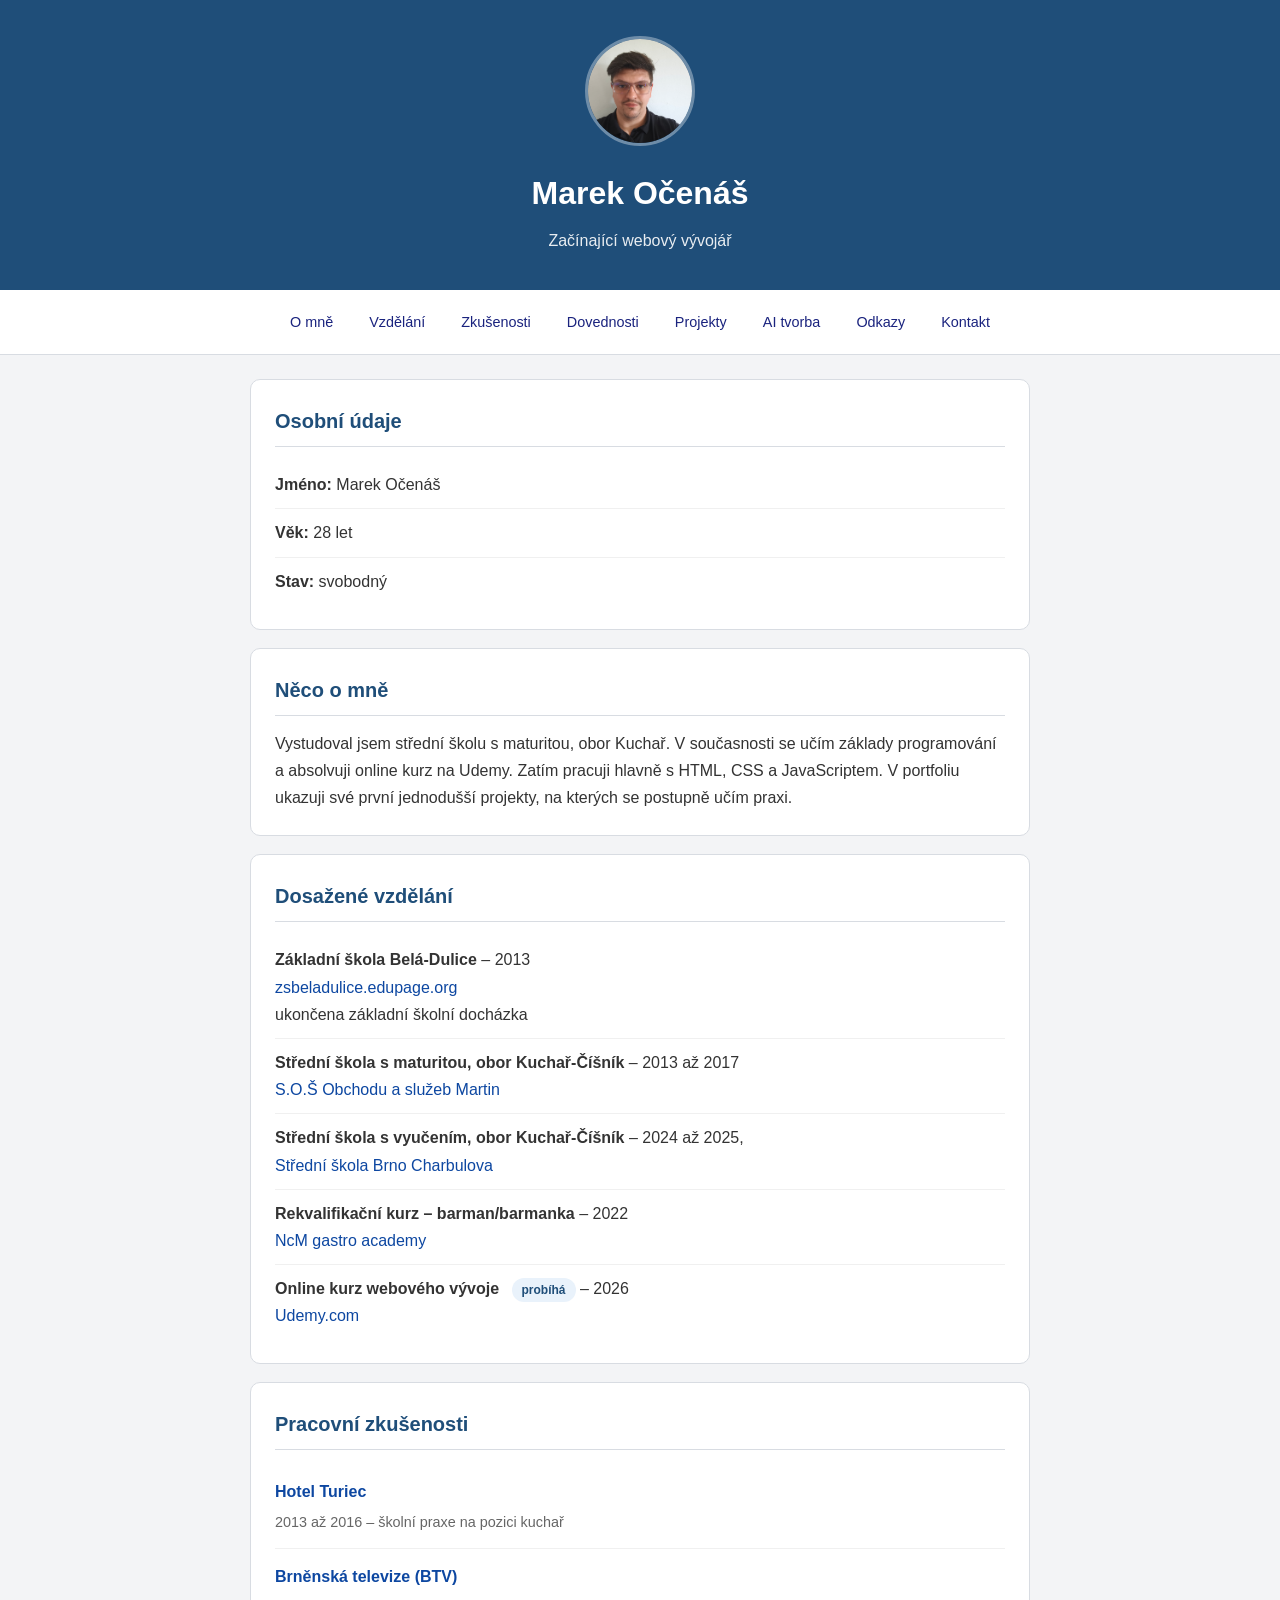
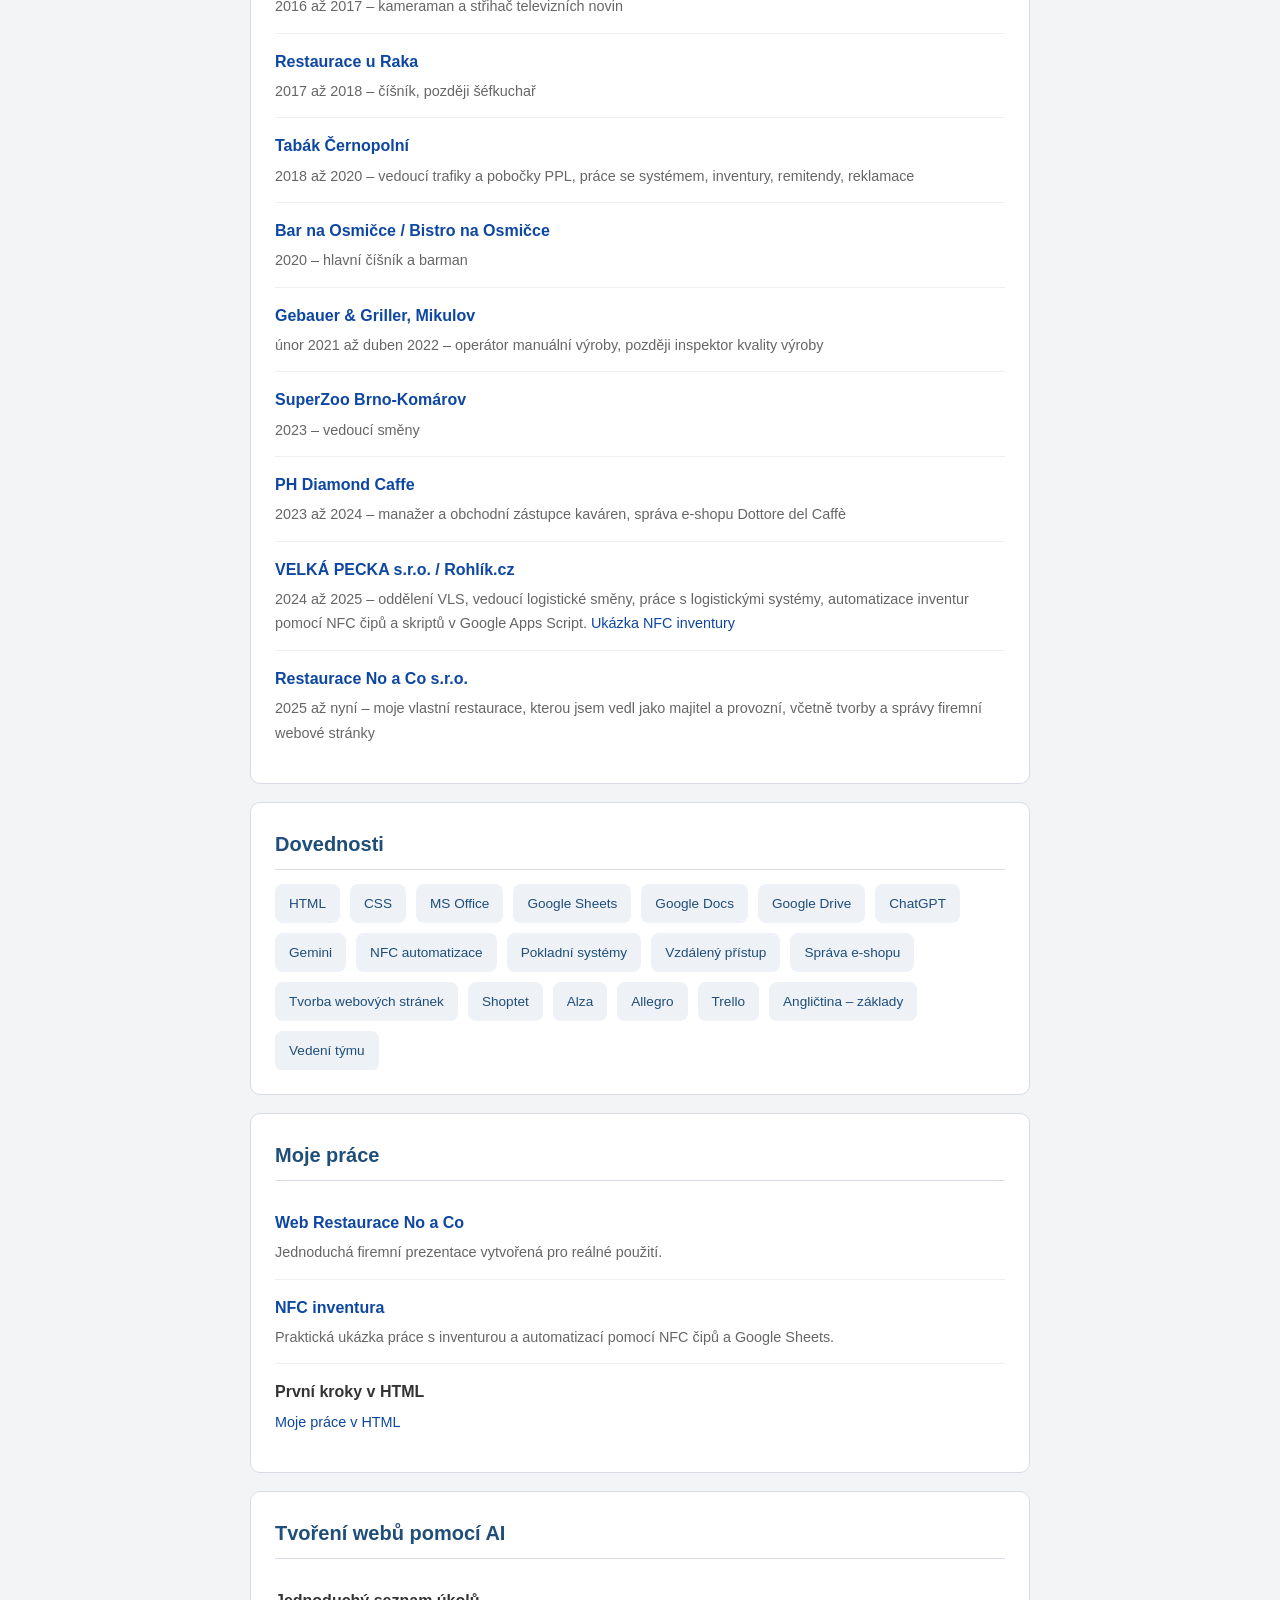
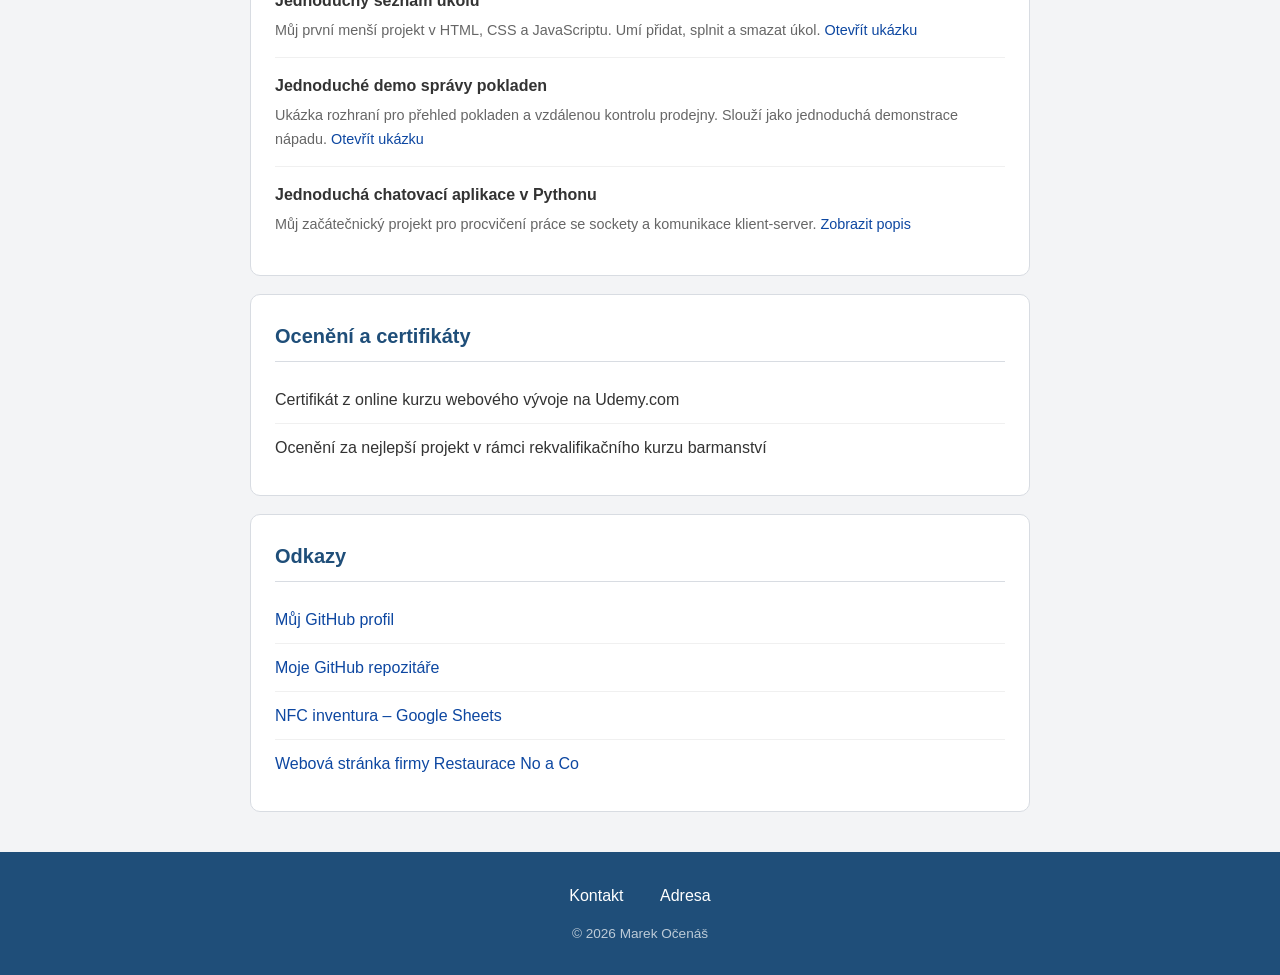
==== commit 531745c4: "feat: rename CV files to display the new one" ====
--- a/index.html
+++ b/index.html
@@ -3,281 +3,226 @@
 <head>
     <meta charset="UTF-8">
     <meta name="viewport" content="width=device-width, initial-scale=1.0">
-    <title>Vítám vás v mém životopise</title>
-    <style>
-        body {
-            font-family: Arial, sans-serif;
-            margin: 0;
-            background-color: #f0f0f0;
-            color: #333;
-        }
-
-        .page {
-            max-width: 820px;
-            margin: 30px auto;
-            background: #fff;
-            padding: 30px 24px;
-            border: 1px solid #d7d7d7;
-            border-radius: 8px;
-            text-align: center;
-        }
-
-        h1, h2, h3 {
-            color: #333;
-        }
-
-        h1 {
-            margin-bottom: 20px;
-        }
-
-        section {
-            margin-bottom: 28px;
-        }
-
-        ul {
-            list-style-type: none;
-            padding: 0;
-            margin: 0;
-        }
-
-        li {
-            margin-bottom: 10px;
-        }
-
-        hr {
-            border: 0;
-            border-top: 1px solid #ccc;
-            margin: 20px 0;
-        }
-
-        a {
-            color: #007BFF;
-            text-decoration: none;
-        }
-
-        a:hover {
-            text-decoration: underline;
-        }
-
-        .profile-image {
-            margin-top: 16px;
-            width: 200px;
-            height: 200px;
-            border-radius: 50%;
-            object-fit: cover;
-            object-position: center 22%;
-            cursor: pointer;
-            border: 3px solid #d7d7d7;
-        }
-
-        .image-modal {
-            display: none;
-            position: fixed;
-            inset: 0;
-            background: rgba(0, 0, 0, 0.75);
-            z-index: 1000;
-            align-items: center;
-            justify-content: center;
-            padding: 20px;
-        }
-
-        .image-modal.open {
-            display: flex;
-        }
-
-        .image-modal img {
-            max-width: min(90vw, 720px);
-            max-height: 85vh;
-            width: auto;
-            height: auto;
-            border-radius: 12px;
-            box-shadow: 0 12px 40px rgba(0, 0, 0, 0.35);
-        }
-
-        .image-modal-close {
-            position: absolute;
-            top: 20px;
-            right: 24px;
-            font-size: 2rem;
-            color: #fff;
-            cursor: pointer;
-            line-height: 1;
-        }
-
-        footer {
-            margin-top: 24px;
-        }
-
-        .left-list ul {
-            display: inline-block;
-            max-width: 720px;
-            margin: 0 auto;
-            text-align: left;
-            list-style-type: disc;
-            list-style-position: outside;
-            padding-left: 24px;
-        }
-
-        .left-list li {
-            display: list-item;
-            text-align: left;
-        }
-    </style>
+    <title>Životopis – Marek Očenáš</title>
+    <link rel="stylesheet" href="style.css">
 </head>
 <body>
-    <div class="page">
-        <h1>Vítám vás v mém životopise</h1>
-        <hr>
-
-        <section>
-            <h2>Osobní údaje</h2>
-            <ul>
-                <li><strong>Jméno:</strong> Marek Očenáš</li>
-                <li><strong>Věk:</strong> 28 let</li>
-                <li><strong>Stav:</strong> svobodný</li>
-            </ul>
-            <img src="./Image/profil-marek.jpg" alt="Profilová fotografie Marka Očenáše" title="Marek Očenáš" width="200" height="200" class="profile-image" id="profileImage">
-        </section>
-
-        <section>
-            <h2>Něco o mně</h2>
-            <p>Studoval jsem střední školu s maturitou, obor Kuchař.<br>
-            V současnosti se učím základy programování a absolvuji online kurz na Udemy.<br>
-            Zatím pracuji hlavně s HTML, CSS a JavaScriptem.<br>
-            V portfoliu ukazuji své první jednodušší projekty, na kterých se postupně učím praxi.</p>
-        </section>
-
-        <section>
-            <h2>Dosažené vzdělání</h2>
-            <ul>
-                <li><a href="https://zsbeladulice.edupage.org/" target="_blank">Základní škola Belá-Dulice</a> – 2013<br>
-                    ukončena základní školní docházka
-                </li>
-                <li>Střední škola s maturitou, obor Kuchař-Číšník – 2013 až 2017<br>
-                    <a href="https://sosmt.edupage.org/">S.O.Š Obchodu a služeb Martin</a>
-                </li>
-                <li>Střední škola s vyučením, obor Kuchař-Číšník – 2024 až 2025<br>
-                    <a href="https://charbulova.cz/">Střední škola Brno Charbulova</a>
-                </li>
-                <li>Rekvalifikační kurz – barman/barmanka – 2022<br>
-                    <a href="https://www.ncm.cz/">NcM gastro academy</a>
-                </li>
-                <li>Online kurz webového vývoje (probíhá) – 2026<br>
-                    <a href="https://www.udemy.com/">Udemy.com</a>
-                </li>
-            </ul>
-        </section>
-
-        <section class="left-list">
-            <h2>Pracovní zkušenosti</h2>
-            <ul>
-                <li><a href="https://www.hotelturiec.sk/" target="_blank">Hotel Turiec</a> – 2013 až 2016, školní praxe na pozici kuchař</li>
-                <li><a href="https://www.google.com/search?q=Brn%C4%9Bnsk%C3%A1+televize+BTV" target="_blank">Brněnská televize (BTV)</a> – 2016 až 2017, kameraman a střihač televizních novin</li>
-                <li><a href="https://www.google.com/search?q=Restaurace+u+Raka+Brno" target="_blank">Restaurace u Raka</a> – 2017 až 2018, číšník, později šéfkuchař</li>
-                <li><a href="https://www.google.com/search?q=Tab%C3%A1k+%C4%8Cernopoln%C3%AD+Brno" target="_blank">Tabák Černopolní</a> – 2018 až 2020, vedoucí trafiky a pobočky PPL</li>
-                <li><a href="https://www.google.com/search?q=Bistro+na+Osmi%C4%8Dce+Brno" target="_blank">Bar na Osmičce / Bistro na Osmičce</a> – 2020, hlavní číšník a barman</li>
-                <li><a href="https://www.google.com/search?q=Gebauer+%26+Griller+Mikulov" target="_blank">Gebauer &amp; Griller, Mikulov</a> – únor 2021 až duben 2022, operátor manuální výroby, později inspektor kvality výroby</li>
-                <li><a href="https://www.superzoo.cz/" target="_blank">SuperZoo Brno-Komárov</a> – 2023, vedoucí směny</li>
-                <li><a href="https://www.dottoredelcaffe.cz/" target="_blank">PH Diamond Caffe</a> – 2023 až 2024, manažer a obchodní zástupce kaváren, správa e-shopu Dottore del Caffè</li>
-                <li><a href="https://rejstrik-firem.kurzy.cz/03024130/velka-pecka-sro/" target="_blank">VELKÁ PECKA s.r.o. / Rohlík.cz</a> – 2024 až 2025, oddělení VLS, vedoucí logistické směny, práce s logistickými systémy, automatizace inventur pomocí NFC čipů a skriptů v Google Apps Script, <a href="https://docs.google.com/spreadsheets/d/18E5vT91yMZ3lbKOFS4gVqOc4PqQmEesHIib0OUUUtfE/edit?gid=364510790#gid=364510790" target="_blank">ukázka NFC inventury</a></li>
-                <li><a href="https://www.restauracenoaco.cz/" target="_blank">Restaurace No a Co s.r.o.</a> – 2025 až nyní, moje vlastní restaurace, kterou jsem vedl jako majitel a provozní, včetně tvorby a správy firemní webové stránky</li>
-            </ul>
-        </section>
-
-        <section class="left-list">
-            <h2>Dovednosti</h2>
-            <ul>
-                <li>Základy webového vývoje (HTML, CSS)</li>
-                <li>MS Office (Excel, Word)</li>
-                <li>Nástroje Google (Google Sheets, Google Docs, Google Drive)</li>
-                <li>Práce s AI nástroji (ChatGPT, Gemini)</li>
-                <li>Nastavení e-shopů a marketplace platforem (Shoptet, Alza, Allegro, CIS)</li>
-                <li>Trello</li>
-                <li>Automatizace procesů (inventury, Google Apps Script, NFC čipy)</li>
-                <li>Nastavení pokladních systémů a vzdáleného přístupu na prodejně</li>
-                <li>Nastavování a správa e-shopu</li>
-                <li>Tvorba a správa webových stránek pro firmu</li>
-                <li>Základní komunikace v anglickém jazyce</li>
-                <li>Zkušenosti s vedením týmu a provozním managementem</li>
-            </ul>
-        </section>
-
-        <section>
-            <h2>Moje práce</h2>
-            <ul>
-                <li><a href="https://www.restauracenoaco.cz/" target="_blank">Web Restaurace No a Co</a> – jednoduchá firemní prezentace</li>
-                <li><a href="https://docs.google.com/spreadsheets/d/18E5vT91yMZ3lbKOFS4gVqOc4PqQmEesHIib0OUUUtfE/edit?gid=364510790#gid=364510790" target="_blank">NFC inventura</a> – praktická ukázka práce s inventurou a automatizací</li>
-                <li>Prvotní učení HTML<br>
-                    <a href="http://localhost:52330/Multipeg/4.3%20HTML%20Porfolio%20Project/index.html">Moje práce v HTML</a>
-                </li>
-            </ul>
-        </section>
-
-        <section>
-            <h2>Tvoření webů pomocí AI</h2>
-            <ul>
-                <li>Jednoduchý seznam úkolů – první menší projekt v HTML, CSS a JavaScriptu <a href="todo-app.html">otevřít</a></li>
-                <li>Jednoduché demo správy pokladen – ukázka přehledu pokladen a vzdálené kontroly <a href="pos-dashboard.html">otevřít</a></li>
-                <li>Jednoduchá chatovací aplikace v Pythonu – procvičení socketů a komunikace klient-server <a href="chat/index.html">otevřít</a></li>
-            </ul>
-        </section>
-
-        <section>
-            <h2>Ocenění a certifikáty</h2>
-            <ul>
-                <li>Certifikát z online kurzu webového vývoje na Udemy.com</li>
-                <li>Ocenění za nejlepší projekt v rámci rekvalifikačního kurzu barmanství</li>
-            </ul>
-        </section>
-
-        <section>
-            <h2>Odkazy</h2>
-            <ul>
-                <li><a href="https://github.com/marekocenas11?tab=overview&from=2026-04-01&to=2026-04-07" target="_blank">Můj GitHub profil</a></li>
-                <li><a href="https://github.com/marekocenas11?tab=repositories" target="_blank">Moje GitHub repozitáře</a></li>
-                <li><a href="https://docs.google.com/spreadsheets/d/18E5vT91yMZ3lbKOFS4gVqOc4PqQmEesHIib0OUUUtfE/edit?gid=364510790#gid=364510790" target="_blank">NFC inventura – Google Sheets</a></li>
-                <li><a href="https://www.restauracenoaco.cz/" target="_blank">Moje stránka pro firmu Restaurace No a Co</a></li>
-            </ul>
-        </section>
-
-        <footer>
-            <hr>
-            <a href="./Odkazy/kontaktindex.html">Kontakt</a> |
-            <a href="./Odkazy/adresaindex.htm">Adresa</a>
-        </footer>
-    </div>
+
+    <header class="hero">
+        <div class="hero-content">
+            <img src="./Image/profil-marek.jpg" alt="Profilová fotografie Marka Očenáše" class="profile-img" id="profileImage">
+            <h1>Marek Očenáš</h1>
+            <p class="subtitle">Začínající webový vývojář</p>
+        </div>
+    </header>
 
     <div class="image-modal" id="imageModal" aria-hidden="true">
         <span class="image-modal-close" id="imageModalClose">&times;</span>
         <img src="./Image/profil-marek.jpg" alt="Zvětšená profilová fotografie Marka Očenáše">
     </div>
 
-    <script>
-        (function () {
-            var profileImage = document.getElementById('profileImage');
-            var imageModal = document.getElementById('imageModal');
-            var imageModalClose = document.getElementById('imageModalClose');
-
-            if (!profileImage || !imageModal || !imageModalClose) return;
-
-            profileImage.addEventListener('click', function () {
-                imageModal.classList.add('open');
-                imageModal.setAttribute('aria-hidden', 'false');
-            });
-
-            imageModalClose.addEventListener('click', function () {
-                imageModal.classList.remove('open');
-                imageModal.setAttribute('aria-hidden', 'true');
-            });
-
-            imageModal.addEventListener('click', function (event) {
-                if (event.target === imageModal) {
-                    imageModal.classList.remove('open');
-                    imageModal.setAttribute('aria-hidden', 'true');
-                }
-            });
-        })();
-    </script>
-
+    <nav class="navbar">
+        <a href="#o-mne">O mně</a>
+        <a href="#vzdelani">Vzdělání</a>
+        <a href="#zkusenosti">Zkušenosti</a>
+        <a href="#dovednosti">Dovednosti</a>
+        <a href="#projekty">Projekty</a>
+        <a href="#ai-tvorba">AI tvorba</a>
+        <a href="#odkazy">Odkazy</a>
+        <a href="#kontakt">Kontakt</a>
+    </nav>
+
+    <main class="container">
+
+        <section id="osobni" class="card">
+            <h2>Osobní údaje</h2>
+            <div class="card-content">
+                <ul>
+                    <li><strong>Jméno:</strong> Marek Očenáš</li>
+                    <li><strong>Věk:</strong> 28 let</li>
+                    <li><strong>Stav:</strong> svobodný</li>
+                </ul>
+            </div>
+        </section>
+
+        <section id="o-mne" class="card">
+            <h2>Něco o mně</h2>
+            <div class="card-content">
+                <p>Vystudoval jsem střední školu s maturitou, obor Kuchař.
+                V současnosti se učím základy programování a absolvuji online kurz na Udemy.
+                Zatím pracuji hlavně s HTML, CSS a JavaScriptem.
+                V portfoliu ukazuji své první jednodušší projekty, na kterých se postupně učím praxi.</p>
+            </div>
+        </section>
+
+        <section id="vzdelani" class="card">
+            <h2>Dosažené vzdělání</h2>
+            <div class="card-content">
+                <ul>
+                    <li>
+                        <strong>Základní škola Belá-Dulice</strong> – 2013<br>
+                        <a href="https://zsbeladulice.edupage.org/" target="_blank">zsbeladulice.edupage.org</a><br>
+                        ukončena základní školní docházka
+                    </li>
+                    <li>
+                        <strong>Střední škola s maturitou, obor Kuchař-Číšník</strong> – 2013 až 2017<br>
+                        <a href="https://sosmt.edupage.org/" target="_blank">S.O.Š Obchodu a služeb Martin</a>
+                    </li>
+                    <li>
+                        <strong>Střední škola s vyučením, obor Kuchař-Číšník</strong> – 2024 až 2025,<br>
+                        <a href="https://charbulova.cz/" target="_blank">Střední škola Brno Charbulova</a>
+                    </li>
+                    <li>
+                        <strong>Rekvalifikační kurz – barman/barmanka</strong> – 2022<br>
+                        <a href="https://www.ncm.cz/" target="_blank">NcM gastro academy</a>
+                    </li>
+                    <li>
+                        <strong>Online kurz webového vývoje</strong> <span class="badge">probíhá</span> – 2026<br>
+                        <a href="https://www.udemy.com/" target="_blank">Udemy.com</a>
+                    </li>
+                </ul>
+            </div>
+        </section>
+
+        <section id="zkusenosti" class="card">
+            <h2>Pracovní zkušenosti</h2>
+            <div class="card-content">
+                <div class="experience-item">
+                    <h3><a href="https://www.hotelturiec.sk/" target="_blank">Hotel Turiec</a></h3>
+                    <p>2013 až 2016 – školní praxe na pozici kuchař</p>
+                </div>
+                <div class="experience-item">
+                    <h3><a href="https://www.google.com/search?q=Brn%C4%9Bnsk%C3%A1+televize+BTV" target="_blank">Brněnská televize (BTV)</a></h3>
+                    <p>2016 až 2017 – kameraman a střihač televizních novin</p>
+                </div>
+                <div class="experience-item">
+                    <h3><a href="https://www.google.com/search?q=Restaurace+u+Raka+Brno" target="_blank">Restaurace u Raka</a></h3>
+                    <p>2017 až 2018 – číšník, později šéfkuchař</p>
+                </div>
+                <div class="experience-item">
+                    <h3><a href="https://www.google.com/search?q=Tab%C3%A1k+%C4%8Cernopoln%C3%AD+Brno" target="_blank">Tabák Černopolní</a></h3>
+                    <p>2018 až 2020 – vedoucí trafiky a pobočky PPL, práce se systémem, inventury, remitendy, reklamace</p>
+                </div>
+                <div class="experience-item">
+                    <h3><a href="https://www.google.com/search?q=Bistro+na+Osmi%C4%8Dce+Brno" target="_blank">Bar na Osmičce / Bistro na Osmičce</a></h3>
+                    <p>2020 – hlavní číšník a barman</p>
+                </div>
+                <div class="experience-item">
+                    <h3><a href="https://www.google.com/search?q=Gebauer+%26+Griller+Mikulov" target="_blank">Gebauer &amp; Griller, Mikulov</a></h3>
+                    <p>únor 2021 až duben 2022 – operátor manuální výroby, později inspektor kvality výroby</p>
+                </div>
+                <div class="experience-item">
+                    <h3><a href="https://www.superzoo.cz/" target="_blank">SuperZoo Brno-Komárov</a></h3>
+                    <p>2023 – vedoucí směny</p>
+                </div>
+                <div class="experience-item">
+                    <h3><a href="https://www.dottoredelcaffe.cz/" target="_blank">PH Diamond Caffe</a></h3>
+                    <p>2023 až 2024 – manažer a obchodní zástupce kaváren, správa e-shopu Dottore del Caffè</p>
+                </div>
+                <div class="experience-item">
+                    <h3><a href="https://rejstrik-firem.kurzy.cz/03024130/velka-pecka-sro/" target="_blank">VELKÁ PECKA s.r.o. / Rohlík.cz</a></h3>
+                    <p>2024 až 2025 – oddělení VLS, vedoucí logistické směny, práce s logistickými systémy, automatizace inventur pomocí NFC čipů a skriptů v Google Apps Script. <a href="https://docs.google.com/spreadsheets/d/18E5vT91yMZ3lbKOFS4gVqOc4PqQmEesHIib0OUUUtfE/edit?gid=364510790#gid=364510790" target="_blank">Ukázka NFC inventury</a></p>
+                </div>
+                <div class="experience-item">
+                    <h3><a href="https://www.restauracenoaco.cz/" target="_blank">Restaurace No a Co s.r.o.</a></h3>
+                    <p>2025 až nyní – moje vlastní restaurace, kterou jsem vedl jako majitel a provozní, včetně tvorby a správy firemní webové stránky</p>
+                </div>
+            </div>
+        </section>
+
+        <section id="dovednosti" class="card">
+            <h2>Dovednosti</h2>
+            <div class="card-content">
+                <div class="skills-grid">
+                    <div class="skill-tag">HTML</div>
+                    <div class="skill-tag">CSS</div>
+                    <div class="skill-tag">MS Office</div>
+                    <div class="skill-tag">Google Sheets</div>
+                    <div class="skill-tag">Google Docs</div>
+                    <div class="skill-tag">Google Drive</div>
+                    <div class="skill-tag">ChatGPT</div>
+                    <div class="skill-tag">Gemini</div>
+                    <div class="skill-tag">NFC automatizace</div>
+                    <div class="skill-tag">Pokladní systémy</div>
+                    <div class="skill-tag">Vzdálený přístup</div>
+                    <div class="skill-tag">Správa e-shopu</div>
+                    <div class="skill-tag">Tvorba webových stránek</div>
+                    <div class="skill-tag">Shoptet</div>
+                    <div class="skill-tag">Alza</div>
+                    <div class="skill-tag">Allegro</div>
+                    <div class="skill-tag">Trello</div>
+                    <div class="skill-tag">Angličtina – základy</div>
+                    <div class="skill-tag">Vedení týmu</div>
+                </div>
+            </div>
+        </section>
+
+        <section id="projekty" class="card">
+            <h2>Moje práce</h2>
+            <div class="card-content">
+                <div class="experience-item">
+                    <h3><a href="https://www.restauracenoaco.cz/" target="_blank">Web Restaurace No a Co</a></h3>
+                    <p>Jednoduchá firemní prezentace vytvořená pro reálné použití.</p>
+                </div>
+                <div class="experience-item">
+                    <h3><a href="https://docs.google.com/spreadsheets/d/18E5vT91yMZ3lbKOFS4gVqOc4PqQmEesHIib0OUUUtfE/edit?gid=364510790#gid=364510790" target="_blank">NFC inventura</a></h3>
+                    <p>Praktická ukázka práce s inventurou a automatizací pomocí NFC čipů a Google Sheets.</p>
+                </div>
+                <div class="experience-item">
+                    <h3>První kroky v HTML</h3>
+                    <p><a href="http://localhost:52330/Multipeg/4.3%20HTML%20Porfolio%20Project/index.html">Moje práce v HTML</a></p>
+                </div>
+            </div>
+        </section>
+
+        <section id="ai-tvorba" class="card">
+            <h2>Tvoření webů pomocí AI</h2>
+            <div class="card-content">
+                <div class="experience-item">
+                    <h3>Jednoduchý seznam úkolů</h3>
+                    <p>Můj první menší projekt v HTML, CSS a JavaScriptu. Umí přidat, splnit a smazat úkol. <a href="todo-app.html">Otevřít ukázku</a></p>
+                </div>
+                <div class="experience-item">
+                    <h3>Jednoduché demo správy pokladen</h3>
+                    <p>Ukázka rozhraní pro přehled pokladen a vzdálenou kontrolu prodejny. Slouží jako jednoduchá demonstrace nápadu. <a href="pos-dashboard.html">Otevřít ukázku</a></p>
+                </div>
+                <div class="experience-item">
+                    <h3>Jednoduchá chatovací aplikace v Pythonu</h3>
+                    <p>Můj začátečnický projekt pro procvičení práce se sockety a komunikace klient-server. <a href="chat/index.html">Zobrazit popis</a></p>
+                </div>
+            </div>
+        </section>
+
+        <section id="certifikaty" class="card">
+            <h2>Ocenění a certifikáty</h2>
+            <div class="card-content">
+                <ul>
+                    <li>Certifikát z online kurzu webového vývoje na Udemy.com</li>
+                    <li>Ocenění za nejlepší projekt v rámci rekvalifikačního kurzu barmanství</li>
+                </ul>
+            </div>
+        </section>
+
+        <section id="odkazy" class="card">
+            <h2>Odkazy</h2>
+            <div class="card-content">
+                <ul>
+                    <li><a href="https://github.com/marekocenas11?tab=overview&from=2026-04-01&to=2026-04-07" target="_blank">Můj GitHub profil</a></li>
+                    <li><a href="https://github.com/marekocenas11?tab=repositories" target="_blank">Moje GitHub repozitáře</a></li>
+                    <li><a href="https://docs.google.com/spreadsheets/d/18E5vT91yMZ3lbKOFS4gVqOc4PqQmEesHIib0OUUUtfE/edit?gid=364510790#gid=364510790" target="_blank">NFC inventura – Google Sheets</a></li>
+                    <li><a href="https://www.restauracenoaco.cz/" target="_blank">Webová stránka firmy Restaurace No a Co</a></li>
+                </ul>
+            </div>
+        </section>
+
+    </main>
+
+    <footer id="kontakt">
+        <a href="./Odkazy/kontaktindex.html">Kontakt</a>
+        <a href="./Odkazy/adresaindex.htm">Adresa</a>
+        <p>&copy; 2026 Marek Očenáš</p>
+    </footer>
+
+    <script src="script.js"></script>
 </body>
 </html>
--- a/style.css
+++ b/style.css
@@ -0,0 +1,294 @@
+/* === Reset a základ === */
+* {
+    margin: 0;
+    padding: 0;
+    box-sizing: border-box;
+}
+
+body {
+    font-family: 'Segoe UI', Tahoma, Geneva, Verdana, sans-serif;
+    background: #f3f4f6;
+    color: #333;
+    line-height: 1.7;
+    min-height: 100vh;
+}
+
+/* === Hero sekce === */
+.hero {
+    background: #1f4e79;
+    color: #fff;
+    text-align: center;
+    padding: 36px 20px;
+}
+
+.hero-content {
+    max-width: 720px;
+    margin: 0 auto;
+}
+
+.profile-img {
+    width: 110px;
+    height: 110px;
+    border-radius: 50%;
+    border: 3px solid rgba(255, 255, 255, 0.35);
+    margin-bottom: 12px;
+    object-fit: cover;
+    object-position: center 22%;
+    cursor: pointer;
+}
+
+.image-modal {
+    display: none;
+    position: fixed;
+    inset: 0;
+    background: rgba(0, 0, 0, 0.75);
+    z-index: 1000;
+    align-items: center;
+    justify-content: center;
+    padding: 20px;
+}
+
+.image-modal.open {
+    display: flex;
+}
+
+.image-modal img {
+    max-width: min(90vw, 720px);
+    max-height: 85vh;
+    width: auto;
+    height: auto;
+    border-radius: 12px;
+    box-shadow: 0 12px 40px rgba(0, 0, 0, 0.35);
+}
+
+.image-modal-close {
+    position: absolute;
+    top: 20px;
+    right: 24px;
+    font-size: 2rem;
+    color: #fff;
+    cursor: pointer;
+    line-height: 1;
+}
+
+.hero h1 {
+    font-size: 2rem;
+    font-weight: 700;
+    margin-bottom: 6px;
+    color: #fff;
+}
+
+.subtitle {
+    font-size: 1rem;
+    opacity: 0.9;
+    font-weight: 400;
+}
+
+/* === Navigace === */
+.navbar {
+    display: flex;
+    justify-content: center;
+    flex-wrap: wrap;
+    gap: 4px;
+    background: #fff;
+    padding: 12px 20px;
+    border-bottom: 1px solid #d8dce2;
+    position: sticky;
+    top: 0;
+    z-index: 100;
+}
+
+.navbar a {
+    text-decoration: none;
+    color: #1a237e;
+    font-weight: 500;
+    padding: 8px 16px;
+    border-radius: 20px;
+    transition: all 0.3s ease;
+    font-size: 0.9rem;
+}
+
+.navbar a:hover {
+    background: #1f4e79;
+    color: #fff;
+}
+
+/* === Hlavní obsah === */
+.container {
+    max-width: 820px;
+    margin: 24px auto;
+    padding: 0 20px;
+}
+
+/* === Karty === */
+.card {
+    background: #fff;
+    border-radius: 10px;
+    padding: 24px;
+    margin-bottom: 18px;
+    border: 1px solid #d8dce2;
+    box-shadow: none;
+}
+
+.card h2 {
+    color: #1f4e79;
+    font-size: 1.25rem;
+    margin-bottom: 14px;
+    padding-bottom: 8px;
+    border-bottom: 1px solid #d8dce2;
+    cursor: pointer;
+}
+
+.card h2:hover {
+    color: #163a59;
+}
+
+.card-content {
+    max-height: 0;
+    overflow: hidden;
+    transition: max-height 0.5s ease, opacity 0.4s ease;
+    opacity: 0;
+}
+
+.card-content.open {
+    opacity: 1;
+}
+
+.card ul {
+    list-style: none;
+    padding: 0;
+}
+
+.card li {
+    padding: 10px 0;
+    border-bottom: 1px solid #f0f0f0;
+    transition: padding-left 0.3s ease, background 0.3s ease;
+}
+
+.card li:last-child {
+    border-bottom: none;
+}
+
+.card li:hover {
+    padding-left: 8px;
+    background: #f8fafc;
+}
+
+/* === Badge === */
+.badge {
+    display: inline-block;
+    background: #e9f2fb;
+    color: #1f4e79;
+    font-size: 0.75rem;
+    font-weight: 600;
+    padding: 2px 10px;
+    border-radius: 12px;
+    margin-left: 8px;
+    vertical-align: middle;
+}
+
+/* === Pracovní zkušenosti === */
+.experience-item {
+    padding: 14px 0;
+    border-bottom: 1px solid #f0f0f0;
+    transition: padding-left 0.3s ease, background 0.3s ease;
+}
+
+.experience-item:last-child {
+    border-bottom: none;
+}
+
+.experience-item:hover {
+    padding-left: 8px;
+    background: #f8fafc;
+}
+
+.experience-item h3 {
+    font-size: 1rem;
+    color: #333;
+    margin-bottom: 4px;
+}
+
+.experience-item p {
+    font-size: 0.9rem;
+    color: #666;
+}
+
+/* === Dovednosti grid === */
+.skills-grid {
+    display: flex;
+    flex-wrap: wrap;
+    gap: 10px;
+}
+
+.skill-tag {
+    background: #eef2f6;
+    color: #1f4e79;
+    padding: 8px 14px;
+    border-radius: 8px;
+    font-size: 0.85rem;
+    font-weight: 500;
+    cursor: default;
+}
+
+.skill-tag:hover {
+    background: #dbe6f2;
+}
+
+/* === Odkazy === */
+a {
+    color: #0d47a1;
+    text-decoration: none;
+    transition: color 0.3s ease;
+}
+
+a:hover {
+    color: #1a237e;
+    text-decoration: underline;
+}
+
+/* === Footer === */
+footer {
+    text-align: center;
+    padding: 30px 20px;
+    background: #1f4e79;
+    color: rgba(255, 255, 255, 0.7);
+    margin-top: 40px;
+}
+
+footer a {
+    color: #fff;
+    margin: 0 16px;
+    font-weight: 500;
+    transition: opacity 0.3s ease;
+}
+
+footer a:hover {
+    opacity: 0.7;
+    text-decoration: none;
+}
+
+footer p {
+    margin-top: 12px;
+    font-size: 0.85rem;
+}
+
+/* === Responzivní design === */
+@media (max-width: 600px) {
+    .hero h1 {
+        font-size: 1.8rem;
+    }
+
+    .card {
+        padding: 20px;
+    }
+
+    .navbar a {
+        padding: 6px 12px;
+        font-size: 0.8rem;
+    }
+
+    .container {
+        padding: 0 12px;
+    }
+}
